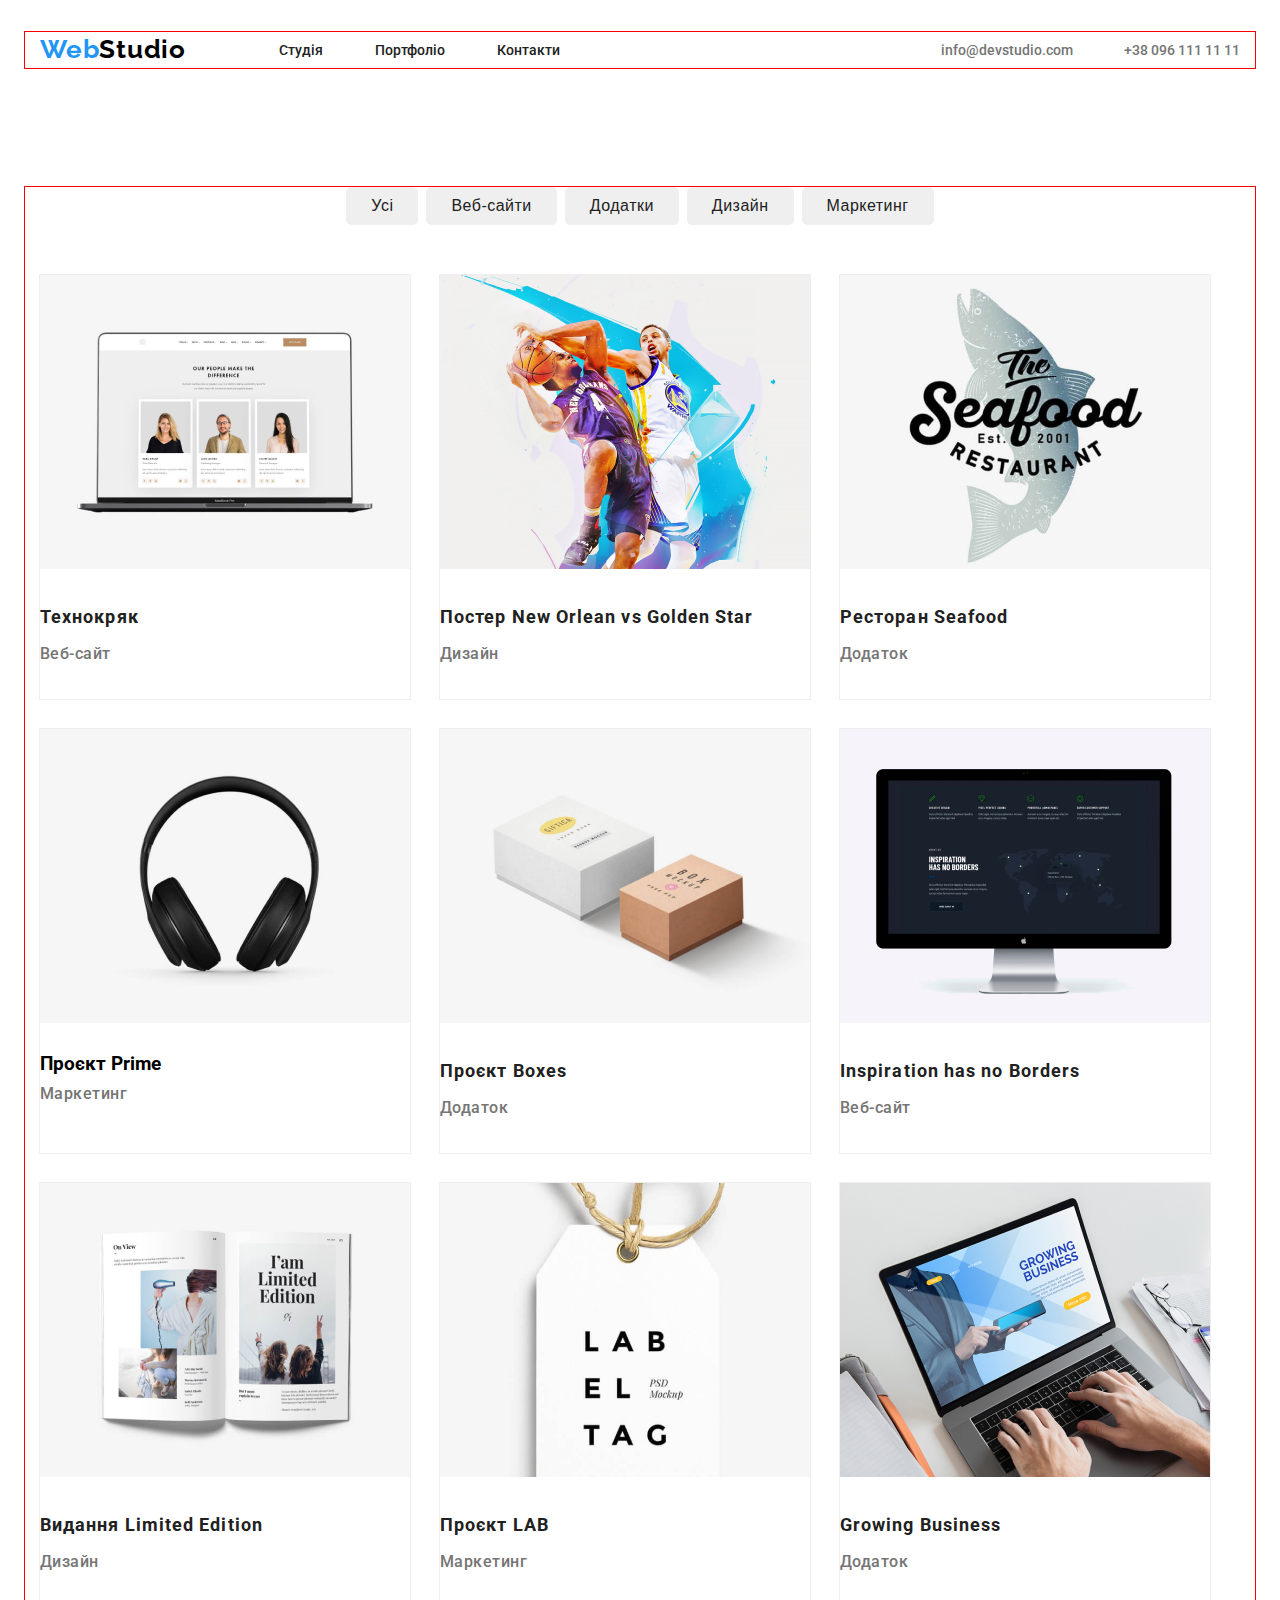
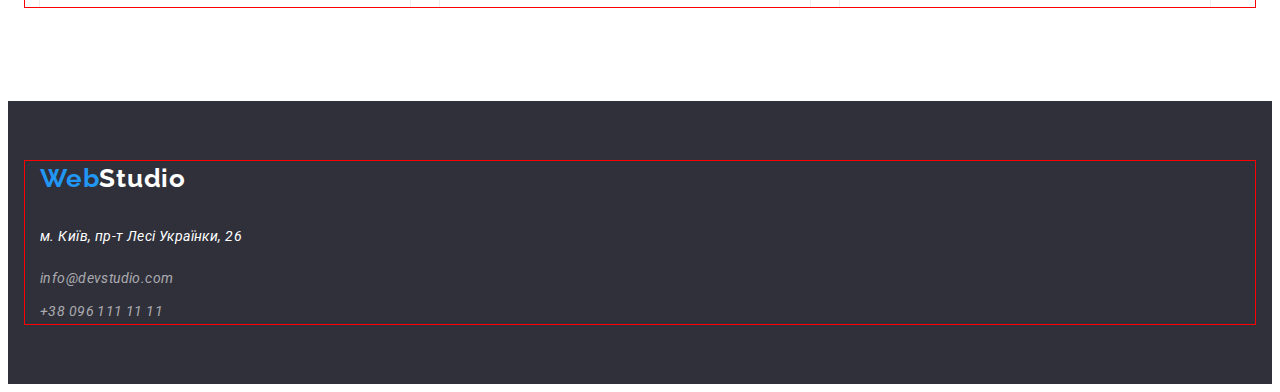
==== portfolio.html @ f8076c42 "footer" ====
<!DOCTYPE html>
<html lang="en">
<head>
    <meta charset="UTF-8">
    <meta name="viewport" content="width=device-width, initial-scale=1.0">
    <title>Document</title>
    <link rel="stylesheet" href="https://cdnjs.cloudflare.com/ajax/libs/modern-normalize/3.0.1/modern-normalize.min.css" integrity="sha512-q6WgHqiHlKyOqslT/lgBgodhd03Wp4BEqKeW6nNtlOY4quzyG3VoQKFrieaCeSnuVseNKRGpGeDU3qPmabCANg==" crossorigin="anonymous" referrerpolicy="no-referrer" />
    <link rel="preconnect" href="https://fonts.googleapis.com" />
    <link rel="preconnect" href="https://fonts.gstatic.com" crossorigin />
    <link
      href="https://fonts.googleapis.com/css2?family=Raleway:ital,wght@0,100..900;1,100..900&family=Roboto:ital,wght@0,100;0,300;0,400;0,500;0,700;0,900;1,100;1,300;1,400;1,500;1,700;1,900&display=swap"
      rel="stylesheet"
    />
    <link rel="stylesheet" href="./css/style.css">
      <link rel="stylesheet" href="./css/mein.css"> 
    <link rel="stylesheet" href="./css/resed.css">

</head>
<body>
  <header class="header">
    <div class="container header-container">
       <a class="header-logo" href="./index.html"><span class="header-web">Web</span>Studio</a> 
    <nav class="header-nav">
      <ul class="header-list">
        <li class="header-item" ><a href="./index.html" class="header-avatar">Студія </a></li>
        <li  class="header-item"><a href="./portfolio.html" class="header-avatar"> Портфоліо</a></li>
        <li  class="header-item"><a href="#"   class="header-avatar">Контакти </a></li>
      </ul>
    </nav>
    <ul class="header-items">
      <li class="header-item"><a href="mailto:info@devstudio.com" class="header-thumb ">info@devstudio.com</a></li>
      <li class="header-item"><a href="tel:+380961111111" class="header-thumb ">+38 096 111 11 11 </a></li>
    </ul>
  </div>
  </header>
      <main>
        <section class="cart">
          <div class="container">
        <ul class="cart-container">
          <li class="batton-item"><button class="button">Усі</button></li>
          <li class="batton-item"><button class="button">Веб-сайти</button></li>
          <li class="batton-item"><button class="button">Додатки</button></li>
          <li class="batton-item"><button class="button">Дизайн</button></li>
          <li class="batton-item"><button class="button">Маркетинг</button></li>
        </ul>
<ul class="cart-list">
  <li class="cart-item">
<img src="./images/veb.jpg"  class="cart-foto" alt="">
<div class="cart-dox">
    <h3 class="cart-text">Технокряк</h3>
    <p class="cart-desc">Веб-сайт</p>
  </div>
  </li>
  <li class="cart-item">
    <img src="./images/valebol.jpg"  class="cart-foto" alt="">
    <div class="cart-dox">
    <h3 class="cart-text">Постер New Orlean vs Golden Star</h3>
    <p class="cart-desc">Дизайн</p>
    </div>
  </li>
  <li class="cart-item">
    <img src="./images/restoran.jpg"  class="cart-foto" alt="">
     <div class="cart-dox">
    <h3 class="cart-text">Ресторан Seafood</h3>
    <p class="cart-desc">Додаток</p>
    </div>
  </li>
  <li class="cart-item">
   <img src="./images/prime.jpg"  class="cart-foto" alt="">
    <div class="cart-dox">
    <h3 class="cartn-text">Проєкт Prime</h3>
    <p class="cart-desc">Маркетинг</p>
  </div>
  </li>
  <li class="cart-item">
    <img src="./images/box.jpg"  class="cart-foto" alt="">
    <div class="tim-dox">
    <h3 class="cart-text">Проєкт Boxes</h3>
    <p class="cart-desc"> Додаток</p>
  </div>
  </li>
  <li class="cart-item">
    <img src="./images/campyter.jpg"  class="cart-foto" alt="">
    <div class="cart-dox">
    <h3 class="cart-text">Inspiration has no Borders</h3>
    <p class="cart-desc">Веб-сайт</p>
  </div>
  </li>
  <li class="cart-item">
    <img src="./images/megazine.jpg"  class="cart-foto" alt="">
    <div class="cart-dox">
    <h3 class="cart-text">Видання Limited Edition</h3>
    <p class="cart-desc">Дизайн</p>
  </div>
  </li>
  <li class="cart-item">
    <img src="./images/lab.jpg"  class="cart-foto" alt="">
    <div class="cart-dox">
    <h3 class="cart-text">Проєкт LAB</h3>
    <p class="cart-desc">Маркетинг</p>
  </div>
  </li>
  <li class="cart-item">
    <img src="./images/lebtop.jpg"  class="cart-foto" alt="">
    <div class="cart-dox">
    <h3 class="cart-text">Growing Business</h3>
    <p class="cart-desc">Додаток</p>
  </div>
  </li>
</ul>
</div>
</section>
      </main>
      <footer class="footer">
        <div class="container">
        <a   class="footer-thumb "href="./index.html"><span class="header-web">Web</span>Studio</a>
        <address  class="footer-thumbnail">
          <a class="footer-avatar "
            href="https://www.google.com/maps/place/%D1%83%D0%BB.+%D0%9B%D0%B5%D1%81%D0%B8+%D0%A3%D0%BA%D1%80%D0%B0%D0%B8%D0%BD%D0%BA%D0%B8,+26,+%D0%9A%D0%B8%D0%B5%D0%B2,+02000/@50.5190802,30.4385136,17z/data=!3m1!4b1!4m6!3m5!1s0x40d4d29b9e369069:0xff64663a5fd75cd5!8m2!3d50.5190802!4d30.4385136!16s%2Fg%2F11hz60_tnl?entry=ttu&g_ep=EgoyMDI0MTAyOS4wIKXMDSoASAFQAw%3D%3D"
            target="_blank"
            >м. Київ, пр-т Лесі Українки, 26</a>
          <ul class="footer-items">
            <li  ><a href="mailto:info@devstudio.com" class="footer-list">info@devstudio.com</a></li>
            <li ><a href="tel:+380961111111" class="footer-list">+38 096 111 11 11 </a></li>
          </ul>
        </address>
      </div>
      </footer>
</body>
</html>
---- css/style.css ----
:root{
    --button-color:#2196F3;
--logo-color:#000000;
--text-color:#212121;
--fon-color:#FFF;
--aggrefon-color:#2F303A;
--aggretext-color:#FFF;
--text2-color:#757575;
--fon-tim:#F5F4FA;

}
.container{
    width: 1200px;
    margin: 0 auto;
    padding: 0 15px;
    outline: 1px solid red;
   
}

body {

    font-family: "Roboto" ;
   
   }
.header{
  padding-top: 24px;
  padding-bottom: 25px;
  
}
.header-list{
    display: flex;
    gap: 52px;

}

.header-container{
    display: flex;
    align-items: center;

}
.header-logo{
color:var(--logo-color);
font-size: 26px;
font-weight: 700;
line-height: 1.38;
letter-spacing: 0.78px;
align-items: center;
margin-right: 93px;
font-family: Raleway;
   }
.header-web{
    color: var(--button-color);
}
.header-thumb{
    color:var(--text2-color);
font-size: 14px;
font-weight: 500;
line-height: 1.14;
letter-spacing: 0.028px;
}

.header-items{
    display: flex;
    align-items: center;
    gap: 50px;
    margin-left: auto;
}
.header-avatar:hover{
    color: var(--button-color);
}

.header-avatar{
    color:var(--text-color);
font-size: 14px;
font-weight: 500;
line-height: 1.14;
}
.header-thumb:hover{
    color: var(--button-color);
}
/* =============================header==================================== */

.biznes-blockquote{
    color: var(--fon-color);
text-align: center;
font-size: 44px;
font-weight: 900;
line-height:1.36;
letter-spacing: 0.2px;
text-transform: uppercase;
width: 696px;
margin-left: auto;
margin-right:auto;
}
.biznes-button{
    color:var(--aggretext-color);
text-align: center;
font-size: 16px;
font-weight: 700;
line-height:1.87;
letter-spacing: 0.96px;
padding: 10px 32px;
background-color: var(--button-color);
border: none;
margin-top: 30px;

}
.biznes{

 background-color: var(--aggrefon-color); 
padding-top:200px ;
padding-bottom:200px ;
display: flex;
gap: 50;
text-align: center;
}
/* =====================biznes=============================== */
.ditels{
    padding-top: 94px;
   
}
.ditels-text{
    color: var(--text-color);
font-size: 14px;
font-weight: 400;
line-height: 1.71; 
letter-spacing: 0.42px;
width: 270px;
}
.ditels-snippet{
    color:var(--text-color);
    font-size: 14px;
    font-weight: 700;
    line-height:1.14;
    letter-spacing: 0.42px;
    margin-bottom: 10px;
}

.ditels-item{
    display: flex;
    gap: 30px;
}
/* ================ditels======================== */
.doing-snippet{
    color: var(--text-color);
font-size: 36px;
font-weight: 700;
line-height: 1.16;
letter-spacing: 1.08px;
align-items: center;
justify-content: center;
margin-bottom: 50px;
}
.doing-caption{
    justify-content: center;
}
.doing{
    display: flex;
    text-align: center;
    padding-bottom:94px;

}
.doing-list{
display: flex;
gap: 30px;
}
/* ===============doing============== */
.tim-dox{
    padding-top:30px;
       padding-bottom: 30px;
       background-color: var(--aggretext-color);
   }
.tim-foto{
    gap: 30px;
}
.tim-snippet{
    color: var(--text-color);
font-size: 36px;
font-weight: 700;
line-height: 1.16;
letter-spacing: 1.08px;
justify-content: center;
margin-bottom: 50px;
}
.tim-copy{
    color: var(--text2-color);
font-size: 16px;
font-weight: 400;
line-height: 1.18;
letter-spacing: 0.48px;
margin-top: 10px;
}
.tim-dess{
    color: var(--text-color);
    
font-size: 16px;
font-weight: 500;
line-height: 1.18;
letter-spacing: 0.48px;
}
.tim{
   
    display: flex;
    background-color: var(--fon-tim);
    text-align: center;

}
.tim-list{
    display: flex;
    background-color: var(--fon-tim);
    text-align: center;
    gap: 30px;
}

/* =====================tim========================= */
/* ================footer==================== */
.footer{
    background-color: var(--aggrefon-color);  
    padding-top: 60px;
    padding-bottom: 60px;
  }

.footer-thumb{
    color:var(--aggretext-color);


line-height: 1.38;
letter-spacing: 0.78px;
    font-family: 'Raleway';
    font-size: 26px;
    font-weight: 700;
    display: inline-block;
    margin-bottom: 20px;
}

.footer-avatar{
    color: var(--aggretext-color);
font-size: 14px;
font-weight: 400;
line-height:1.71;
letter-spacing: 0.42px;
display: inline-block;
margin-bottom: 9px;
margin-top: 9px;
}

.footer-list{
    color: rgba(255, 255, 255, 0.60);
font-size: 14px;
font-weight: 400;
line-height: 1.71;
letter-spacing: 0.42px;
display: inline-block;

margin-top: 9px;
}

/* ========================================================== */

.ditels{
    padding-bottom: 94px;
    padding-top: 94px;
}


.tim{
    padding-top: 94px;
    padding-bottom: 94px;
}
---- css/mein.css ----
:root{
    --button-color:#2196F3;
--logo-color:#000000;
--text-color:#212121;
--fon-color:#FFF;
--aggrefon-color:#2F303A;
--aggretext-color:#FFF;
--text2-color:#757575;
--ramka-color:#EEEEEE;
}
body {

    font-family: "Roboto" ;
}
   .header-container{
        display: flex;
        align-items: center;
    
    }


.cart-container{
    display: flex;
    justify-content: center;
    gap: 8px;
    margin-bottom: 50px;

}

.cart-list{
    display: flex;
    flex-wrap: wrap;
    gap: 30px;



}
.cart-item{
    outline:1px solid var(--ramka-color) ;
}
 .cart{
    padding-top: 94px;
    padding-bottom: 94px;
   
 }
.button{
    color: var(--text-color);
    font-size: 16px;
    font-weight: 500;
    line-height: 1.625; 
    letter-spacing: 0.48px;
    border:none;
   padding: 6px 25px 6px 25px;
   border-radius: 5px;
}
.button:hover{
    color: var(--aggretext-color);
    background-color: var(--button-color);

}
.cart-text{
    color: var(--text-color);
    font-size: 18px;
    font-weight: 700;
    line-height: 2;
    letter-spacing: 1.08px;
    background-color:var(--aggretext-color); 
}
.cart-dox{
    padding-top:30px;
    padding-bottom: 30px;
    background-color: var(--aggretext-color);
}
.cart-desc{
    margin-top: 4px;
    color: var(--text2-color);
font-size: 16px;
font-weight: 500;
line-height: 1.87;
letter-spacing: 0.48px;
background-color: var(--aggretext-color);
}
---- css/resed.css ----
ul{
    list-style: none;
    margin: 0;
    padding: 0;
}
img{
    display: block;
}
a{
    text-decoration: none;
}
h1,h2,h3,h4,p{
    margin: 0;
}
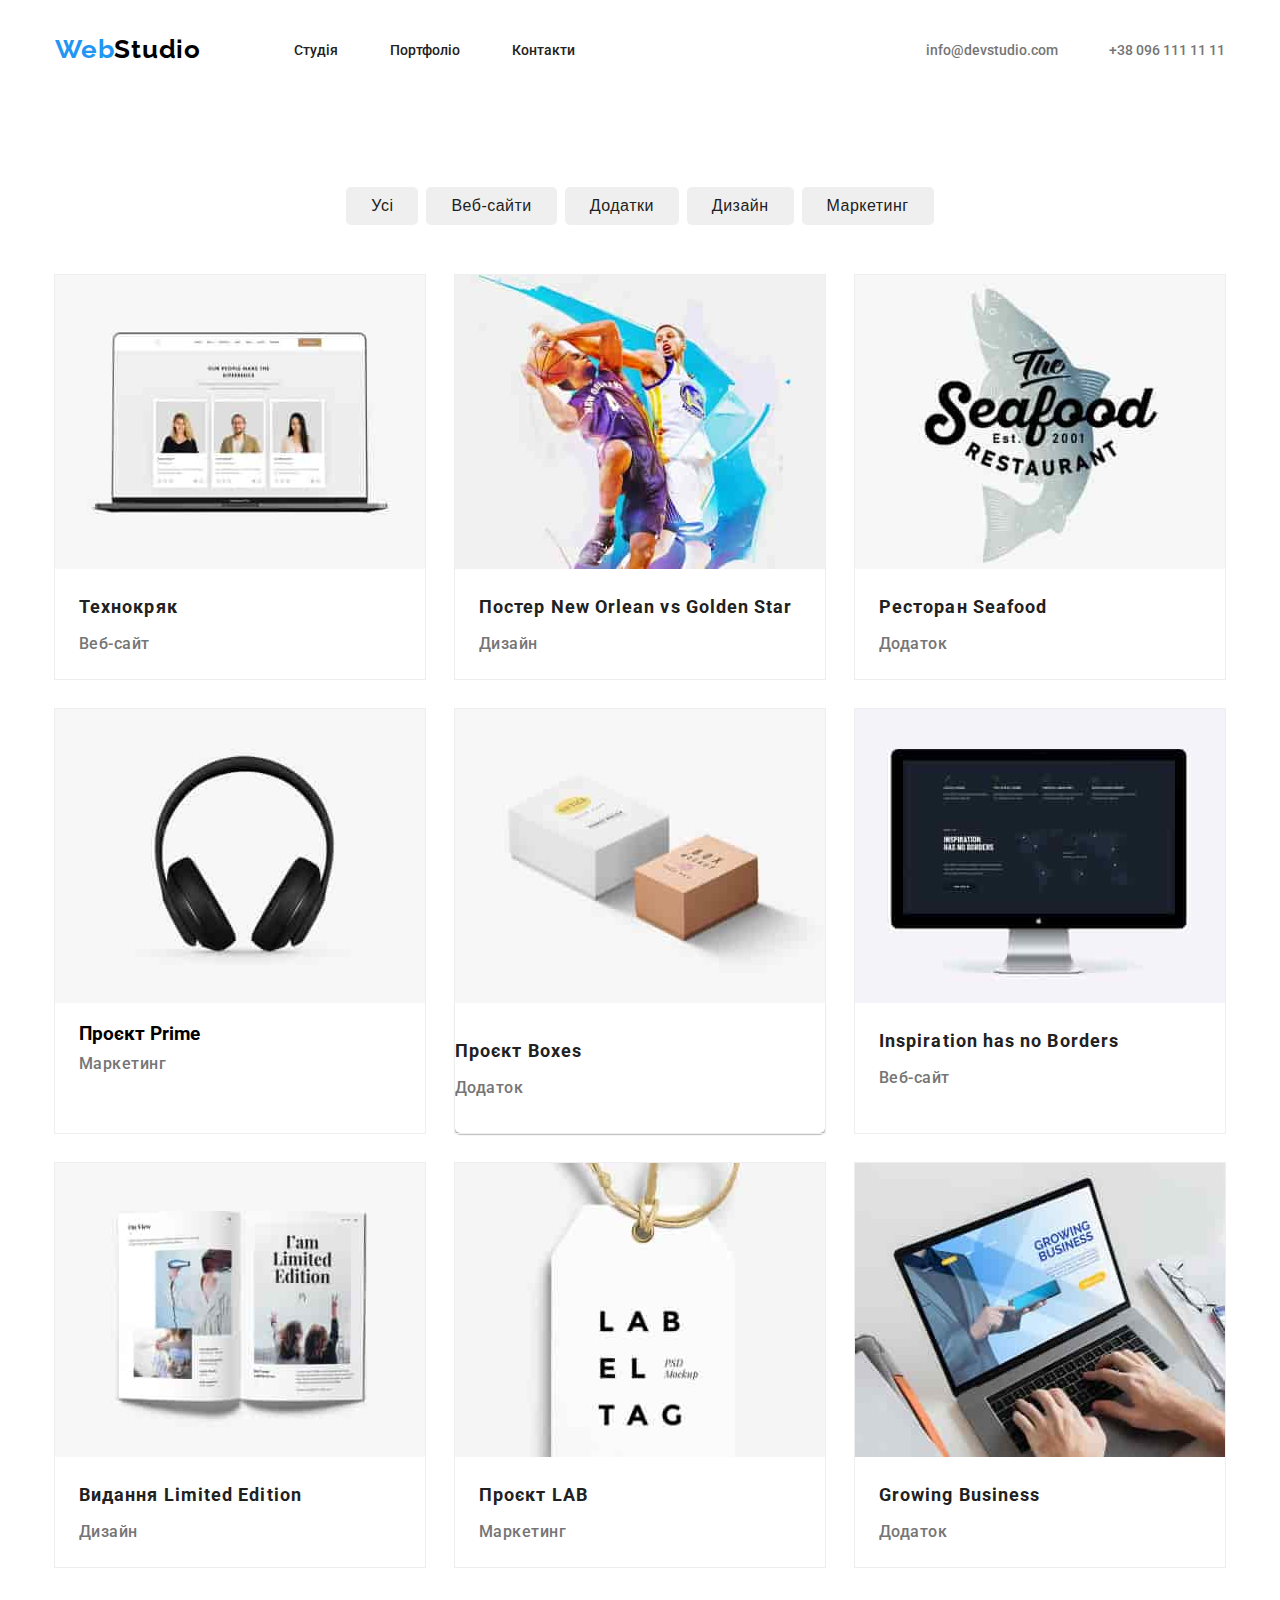
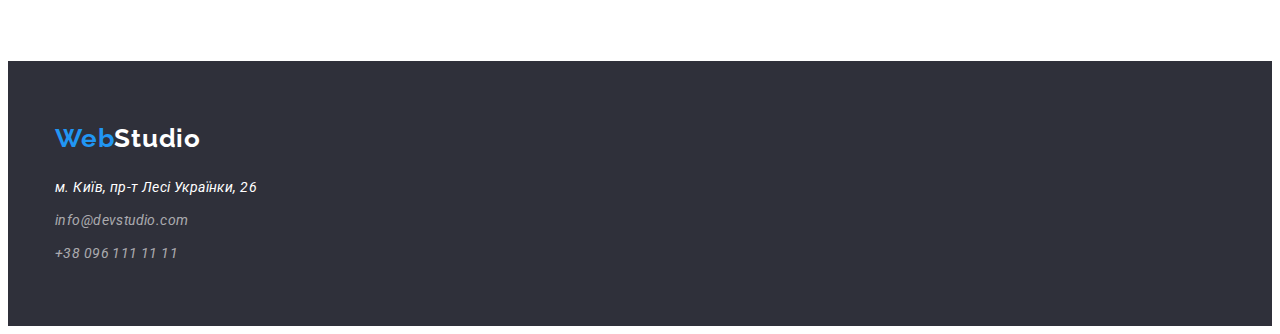
==== commit 273f54c7: "box-shadow" ====
--- a/portfolio.html
+++ b/portfolio.html
@@ -45,63 +45,63 @@
         </ul>
 <ul class="cart-list">
   <li class="cart-item">
-<img src="./images/veb.jpg"  class="cart-foto" alt="">
+<img src="./pages/veb.jpg"  class="cart-foto" alt="">
 <div class="cart-dox">
     <h3 class="cart-text">Технокряк</h3>
     <p class="cart-desc">Веб-сайт</p>
   </div>
   </li>
   <li class="cart-item">
-    <img src="./images/valebol.jpg"  class="cart-foto" alt="">
+    <img src="./pages/valebol.jpg"  class="cart-foto" alt="">
     <div class="cart-dox">
     <h3 class="cart-text">Постер New Orlean vs Golden Star</h3>
     <p class="cart-desc">Дизайн</p>
     </div>
   </li>
   <li class="cart-item">
-    <img src="./images/restoran.jpg"  class="cart-foto" alt="">
+    <img src="./pages/restoran.jpg"  class="cart-foto" alt="">
      <div class="cart-dox">
     <h3 class="cart-text">Ресторан Seafood</h3>
     <p class="cart-desc">Додаток</p>
     </div>
   </li>
   <li class="cart-item">
-   <img src="./images/prime.jpg"  class="cart-foto" alt="">
+   <img src="./pages/prime.jpg"  class="cart-foto" alt="">
     <div class="cart-dox">
     <h3 class="cartn-text">Проєкт Prime</h3>
     <p class="cart-desc">Маркетинг</p>
   </div>
   </li>
   <li class="cart-item">
-    <img src="./images/box.jpg"  class="cart-foto" alt="">
+    <img src="./pages/box.jpg"  class="cart-foto" alt="">
     <div class="tim-dox">
     <h3 class="cart-text">Проєкт Boxes</h3>
     <p class="cart-desc"> Додаток</p>
   </div>
   </li>
   <li class="cart-item">
-    <img src="./images/campyter.jpg"  class="cart-foto" alt="">
+    <img src="./pages/campyter.jpg"  class="cart-foto" alt="">
     <div class="cart-dox">
     <h3 class="cart-text">Inspiration has no Borders</h3>
     <p class="cart-desc">Веб-сайт</p>
   </div>
   </li>
   <li class="cart-item">
-    <img src="./images/megazine.jpg"  class="cart-foto" alt="">
+    <img src="./pages/megazine.jpg"  class="cart-foto" alt="">
     <div class="cart-dox">
     <h3 class="cart-text">Видання Limited Edition</h3>
     <p class="cart-desc">Дизайн</p>
   </div>
   </li>
   <li class="cart-item">
-    <img src="./images/lab.jpg"  class="cart-foto" alt="">
+    <img src="./pages/lab.jpg"  class="cart-foto" alt="">
     <div class="cart-dox">
     <h3 class="cart-text">Проєкт LAB</h3>
     <p class="cart-desc">Маркетинг</p>
   </div>
   </li>
   <li class="cart-item">
-    <img src="./images/lebtop.jpg"  class="cart-foto" alt="">
+    <img src="./pages/noytbyk.jpg"  class="cart-foto" alt="">
     <div class="cart-dox">
     <h3 class="cart-text">Growing Business</h3>
     <p class="cart-desc">Додаток</p>
--- a/css/style.css
+++ b/css/style.css
@@ -9,19 +9,30 @@
 --fon-tim:#F5F4FA;
 
 }
+
 .container{
     width: 1200px;
     margin: 0 auto;
     padding: 0 15px;
-    outline: 1px solid red;
+     /* outline: 1px solid red;  */
    
 }
 
+*{
+    box-sizing: border-box;
+}
+img{
+    width: 100%;
+}
 body {
 
     font-family: "Roboto" ;
    
    }
+/* =============================header==================================== */
+
+
+
 .header{
   padding-top: 24px;
   padding-bottom: 25px;
@@ -57,6 +68,7 @@
 font-weight: 500;
 line-height: 1.14;
 letter-spacing: 0.028px;
+font-style: normal;
 }
 
 .header-items{
@@ -79,6 +91,7 @@
     color: var(--button-color);
 }
 /* =============================header==================================== */
+/* =================================biznes=============================== */
 
 .biznes-blockquote{
     color: var(--fon-color);
@@ -103,6 +116,7 @@
 background-color: var(--button-color);
 border: none;
 margin-top: 30px;
+box-shadow: 0px 4px 4px 0px rgba(0, 0, 0, 0.15);
 
 }
 .biznes{
@@ -115,10 +129,40 @@
 text-align: center;
 }
 /* =====================biznes=============================== */
+/* ================ditels==================================== */
 .ditels{
     padding-top: 94px;
    
 }
+.ditels-caption::before {
+content: "";
+display: block;
+margin-bottom: 30px;
+width: 270px;
+height: 120px;
+background-color: var(--fon-tim);
+background-image: url(../images/1.png);
+background-position: center;
+background-size: 70px;
+background-repeat: no-repeat;
+
+}
+.ditels-caption:nth-child(2)::before{
+    background-image: url(../images/clock\ .png);
+}
+.ditels-caption:nth-child(3)::before{
+    background-image: url(../images/diagram.png);
+}
+.ditels-caption:nth-child(4)::before{
+    background-image: url(../images/kosmonaft.png);
+}
+/* .ditels-caption:nth-child(3)::before{
+    background-image: url(../images/shkala.jpg);
+}
+.ditels-caption:nth-child(4)::before{
+    background-image: url(../images/kosmonaft.png);
+} */
+
 .ditels-text{
     color: var(--text-color);
 font-size: 14px;
@@ -140,7 +184,15 @@
     display: flex;
     gap: 30px;
 }
+.ditels{
+    padding-bottom: 94px;
+    padding-top: 94px;
+}
+.doing-caption{
+    flex-basis: calc((100% - 60px) / 3);
+}
 /* ================ditels======================== */
+/* ===================doing========================= */
 .doing-snippet{
     color: var(--text-color);
 font-size: 36px;
@@ -162,17 +214,19 @@
 }
 .doing-list{
 display: flex;
-gap: 30px;
-}
-/* ===============doing============== */
+ gap: 30px; 
+column-gap: 30px;
+}
+/* ===================doing========================= */
+/* =====================tim========================= */
 .tim-dox{
     padding-top:30px;
        padding-bottom: 30px;
        background-color: var(--aggretext-color);
+       box-shadow: 0px 1px 3px 0px rgba(0, 0, 0, 0.12), 0px 1px 1px 0px rgba(0, 0, 0, 0.14), 0px 2px 1px 0px rgba(0, 0, 0, 0.20);
+       border-radius: 0px 0px 5px 5px ;
    }
-.tim-foto{
-    gap: 30px;
-}
+
 .tim-snippet{
     color: var(--text-color);
 font-size: 36px;
@@ -180,7 +234,7 @@
 line-height: 1.16;
 letter-spacing: 1.08px;
 justify-content: center;
-margin-bottom: 50px;
+ margin-bottom: 50px; 
 }
 .tim-copy{
     color: var(--text2-color);
@@ -188,7 +242,7 @@
 font-weight: 400;
 line-height: 1.18;
 letter-spacing: 0.48px;
-margin-top: 10px;
+margin-top: 10px; 
 }
 .tim-dess{
     color: var(--text-color);
@@ -209,7 +263,14 @@
     display: flex;
     background-color: var(--fon-tim);
     text-align: center;
-    gap: 30px;
+    gap: 30px; 
+}
+.tim{
+    padding-top: 94px;
+    padding-bottom: 94px;
+}
+.content-item{
+    flex-basis: calc((100% - 90px) / 4);
 }
 
 /* =====================tim========================= */
@@ -240,8 +301,6 @@
 line-height:1.71;
 letter-spacing: 0.42px;
 display: inline-block;
-margin-bottom: 9px;
-margin-top: 9px;
 }
 
 .footer-list{
@@ -251,19 +310,91 @@
 line-height: 1.71;
 letter-spacing: 0.42px;
 display: inline-block;
-
 margin-top: 9px;
 }
 
-/* ========================================================== */
-
-.ditels{
-    padding-bottom: 94px;
-    padding-top: 94px;
-}
-
-
-.tim{
+/* ============================footer============================== */
+/* ==============================cart=============================== */
+
+/* -----------------------------------------------------------------------------PORTFOLIO----------------------------------------------------------------------------------------------- */
+.cart-item{
+    flex-basis: calc((100% - 60px) / 3);
+}
+.cart-list{
+    display: grid;
+    column-gap: 30px;
+    row-gap: 30px;
+    }
+
+.cart-container{
+    display: flex;
+    justify-content: center;
+     gap: 8px; 
+    margin-bottom: 50px;
+
+}
+
+.cart-list{
+    display: flex;
+    flex-wrap: wrap;
+}
+
+.cart-item{
+    outline:1px solid var(--ramka-color) ;
+}
+
+ .cart{
     padding-top: 94px;
     padding-bottom: 94px;
-}+ }
+ .cart-text{
+    color: var(--text-color);
+    font-size: 18px;
+    font-weight: 700;
+    line-height: 2;
+    letter-spacing: 1.08px;
+    background-color:var(--aggretext-color); 
+}
+.cart-dox{
+     padding-top:20px;
+    padding-bottom: 20px; 
+    background-color: var(--aggretext-color);
+    padding-left:24px ;
+    padding-right: 24px;
+    
+}
+.cart-item:hover{
+    box-shadow: 1px 1px 2px 3px rgba(0, 0, 0, 0.10), 1px 2px 2px 3px rgba(0, 0, 0, 0.08), 1px 2px 2px 3px rgba(0, 0, 0, 0.12);
+   
+    
+}
+.cart-desc{
+    margin-top: 4px;
+    color: var(--text2-color);
+font-size: 16px;
+font-weight: 500;
+line-height: 1.87;
+letter-spacing: 0.48px;
+background-color: var(--aggretext-color);
+}
+
+ /* ==============================cart=============================== */
+ /* ========================button moment===================================== */
+.button{
+    color: var(--text-color);
+    font-size: 16px;
+    font-weight: 500;
+    line-height: 1.625; 
+    letter-spacing: 0.48px;
+    border:none;
+   padding: 6px 25px 6px 25px;
+   border-radius: 5px;
+}
+.button:hover{
+    color: var(--aggretext-color);
+    background-color: var(--button-color);
+    box-shadow: 0px 3px 1px 0px rgba(0, 0, 0, 0.10), 0px 1px 2px 0px rgba(0, 0, 0, 0.08), 0px 2px 2px 0px rgba(0, 0, 0, 0.12)
+
+}
+ /* ========================button moment===================================== */
+
--- a/css/mein.css
+++ b/css/mein.css
@@ -12,72 +12,14 @@
 
     font-family: "Roboto" ;
 }
+.container{
+    width: 1200px;
+    margin: 0 auto;
+    padding: 0 15px;
+}
+    
    .header-container{
         display: flex;
         align-items: center;
     
-    }
-
-
-.cart-container{
-    display: flex;
-    justify-content: center;
-    gap: 8px;
-    margin-bottom: 50px;
-
-}
-
-.cart-list{
-    display: flex;
-    flex-wrap: wrap;
-    gap: 30px;
-
-
-
-}
-.cart-item{
-    outline:1px solid var(--ramka-color) ;
-}
- .cart{
-    padding-top: 94px;
-    padding-bottom: 94px;
-   
- }
-.button{
-    color: var(--text-color);
-    font-size: 16px;
-    font-weight: 500;
-    line-height: 1.625; 
-    letter-spacing: 0.48px;
-    border:none;
-   padding: 6px 25px 6px 25px;
-   border-radius: 5px;
-}
-.button:hover{
-    color: var(--aggretext-color);
-    background-color: var(--button-color);
-
-}
-.cart-text{
-    color: var(--text-color);
-    font-size: 18px;
-    font-weight: 700;
-    line-height: 2;
-    letter-spacing: 1.08px;
-    background-color:var(--aggretext-color); 
-}
-.cart-dox{
-    padding-top:30px;
-    padding-bottom: 30px;
-    background-color: var(--aggretext-color);
-}
-.cart-desc{
-    margin-top: 4px;
-    color: var(--text2-color);
-font-size: 16px;
-font-weight: 500;
-line-height: 1.87;
-letter-spacing: 0.48px;
-background-color: var(--aggretext-color);
-}
-
+    }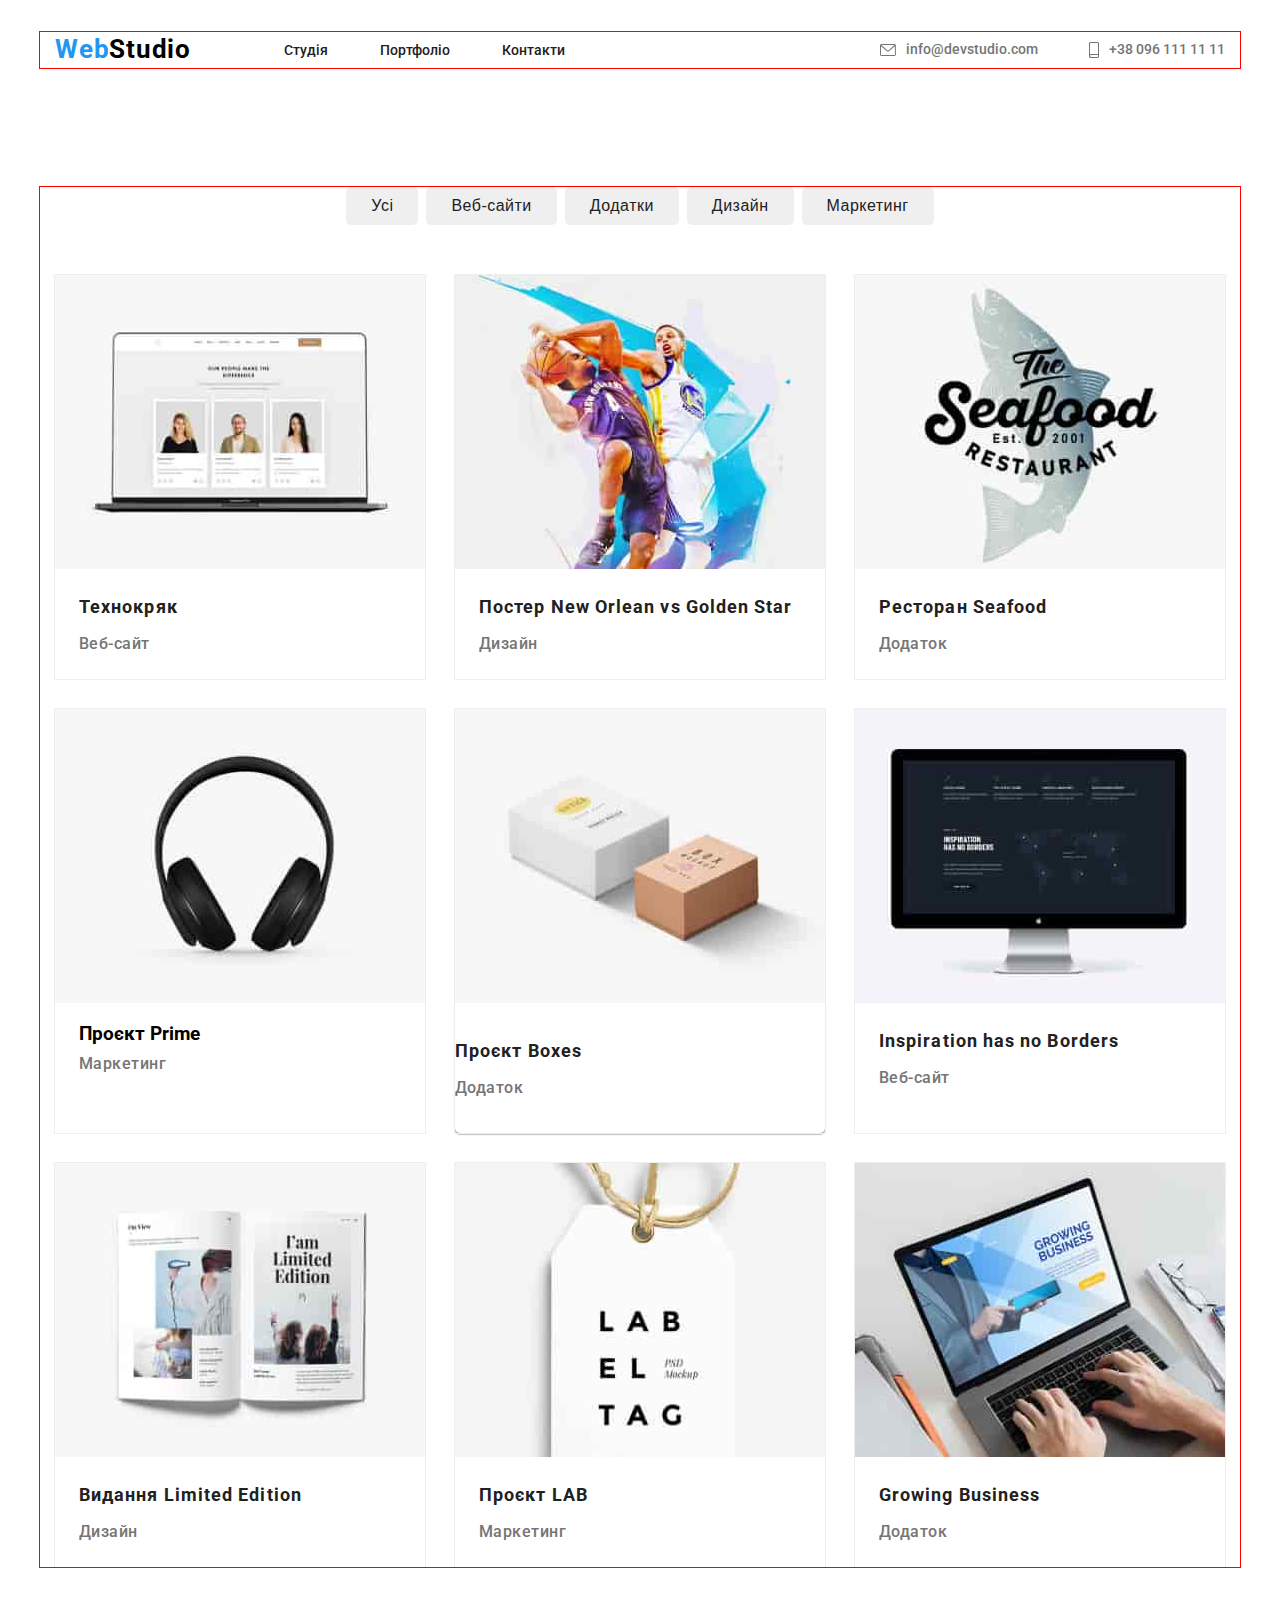
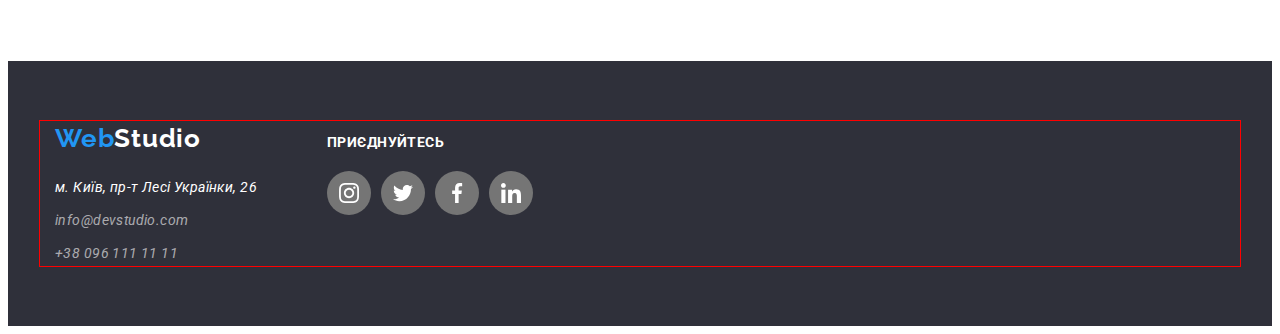
==== commit 2afdbec2: "doing-hozihn" ====
--- a/portfolio.html
+++ b/portfolio.html
@@ -28,8 +28,13 @@
       </ul>
     </nav>
     <ul class="header-items">
-      <li class="header-item"><a href="mailto:info@devstudio.com" class="header-thumb ">info@devstudio.com</a></li>
-      <li class="header-item"><a href="tel:+380961111111" class="header-thumb ">+38 096 111 11 11 </a></li>
+      <li class="header-item"><a href="mailto:info@devstudio.com" class="header-thumb">
+       <svg class="header-element">
+          <use href="./pages/symbol-defs.svg#icon-envelope"></use>
+        </svg>info@devstudio.com</a></li>
+      <li class="header-item"><a href="tel:+380961111111" class="header-thumb "><svg class="header-svg">
+        <use href="./pages/symbol-defs.svg#icon-smartphone"></use>
+      </svg>+38 096 111 11 11</a></li>
     </ul>
   </div>
   </header>
@@ -112,18 +117,59 @@
 </section>
       </main>
       <footer class="footer">
-        <div class="container">
-        <a   class="footer-thumb "href="./index.html"><span class="header-web">Web</span>Studio</a>
+        <div class="container footer-box">
+          <div>
+        <a class="footer-thumb "href="./index.html"><span class="header-web">Web</span>Studio</a>
         <address  class="footer-thumbnail">
-          <a class="footer-avatar "
+          <a class="footer-avatar"
             href="https://www.google.com/maps/place/%D1%83%D0%BB.+%D0%9B%D0%B5%D1%81%D0%B8+%D0%A3%D0%BA%D1%80%D0%B0%D0%B8%D0%BD%D0%BA%D0%B8,+26,+%D0%9A%D0%B8%D0%B5%D0%B2,+02000/@50.5190802,30.4385136,17z/data=!3m1!4b1!4m6!3m5!1s0x40d4d29b9e369069:0xff64663a5fd75cd5!8m2!3d50.5190802!4d30.4385136!16s%2Fg%2F11hz60_tnl?entry=ttu&g_ep=EgoyMDI0MTAyOS4wIKXMDSoASAFQAw%3D%3D"
             target="_blank"
             >м. Київ, пр-т Лесі Українки, 26</a>
           <ul class="footer-items">
             <li  ><a href="mailto:info@devstudio.com" class="footer-list">info@devstudio.com</a></li>
             <li ><a href="tel:+380961111111" class="footer-list">+38 096 111 11 11 </a></li>
+           
           </ul>
         </address>
+      </div>
+      <div class="footer-div">
+  
+        <h2 class="footer-h1">приєднуйтесь</h2>
+        <ul class="footer-ul">
+          <li class="footer-li">
+        <a href="" class="footer-href">
+          <svg class="footer-svg">
+            <use href="./pages/symbol-defs.svg#icon-instagram">
+            </use> 
+          </svg>
+        </a>
+        </li>
+        <li class="footer-li">
+        <a href="" class="footer-href">
+          <svg class="footer-svg">
+            <use href="./pages/symbol-defs.svg#icon-twitter">
+            </use> 
+          </svg>
+        </a>
+      </li>
+        <li class="footer-li">
+        <a href="" class="footer-href">
+          <svg class="footer-svg">
+            <use href="./pages/symbol-defs.svg#icon-facebook">
+            </use> 
+          </svg>
+        </a>
+      </li>
+        <li class="footer-li">
+        <a href="" class="footer-href">
+          <svg class="footer-svg">
+            <use href="./pages/symbol-defs.svg#icon-in">
+            </use> 
+          </svg>
+        </a>
+      </li>
+      </ul>
+      </div>
       </div>
       </footer>
 </body>
--- a/css/style.css
+++ b/css/style.css
@@ -7,14 +7,14 @@
 --aggretext-color:#FFF;
 --text2-color:#757575;
 --fon-tim:#F5F4FA;
-
+--svg-color:#AFB1B8;
 }
 
 .container{
     width: 1200px;
     margin: 0 auto;
     padding: 0 15px;
-     /* outline: 1px solid red;  */
+     outline: 1px solid red;  
    
 }
 
@@ -30,8 +30,19 @@
    
    }
 /* =============================header==================================== */
-
-
+.header-element{
+    width: 16px;
+    height: 12px;
+    fill: var(--text2-color);
+    margin-right: 10px;
+}
+
+.header-svg{
+    width: 10px;
+height: 16px;
+fill: var(--text2-color);
+margin-right: 10px;
+}
 
 .header{
   padding-top: 24px;
@@ -57,7 +68,6 @@
 letter-spacing: 0.78px;
 align-items: center;
 margin-right: 93px;
-font-family: Raleway;
    }
 .header-web{
     color: var(--button-color);
@@ -69,6 +79,9 @@
 line-height: 1.14;
 letter-spacing: 0.028px;
 font-style: normal;
+display: flex;
+align-items: center;
+
 }
 
 .header-items{
@@ -89,6 +102,12 @@
 }
 .header-thumb:hover{
     color: var(--button-color);
+    .header-svg{
+        fill: var(--button-color);
+    }
+    .header-element{
+        fill: var(--button-color);
+    }
 }
 /* =============================header==================================== */
 /* =================================biznes=============================== */
@@ -127,12 +146,33 @@
 display: flex;
 gap: 50;
 text-align: center;
+background-image: linear-gradient(rgba(47, 48, 58, 0.40), rgba(47, 48, 58, 0.40)), url(../pages/fon.jpg);
 }
 /* =====================biznes=============================== */
 /* ================ditels==================================== */
 .ditels{
     padding-top: 94px;
    
+}
+.doing-caption{
+    position: relative;
+}
+.doing-hozihn{
+    color: var(--fon-color);
+text-align: center;
+font-size: 14px;
+font-weight: 700;
+line-height: 1.14;
+letter-spacing: 0.42px;
+text-transform: uppercase;
+position: absolute;
+bottom: 0;
+left: 0;
+padding-top: 27px;
+padding-bottom: 27px;
+background-color: rgba(47, 48, 58, 0.80);
+
+width: 100%;
 }
 .ditels-caption::before {
 content: "";
@@ -156,12 +196,6 @@
 .ditels-caption:nth-child(4)::before{
     background-image: url(../images/kosmonaft.png);
 }
-/* .ditels-caption:nth-child(3)::before{
-    background-image: url(../images/shkala.jpg);
-}
-.ditels-caption:nth-child(4)::before{
-    background-image: url(../images/kosmonaft.png);
-} */
 
 .ditels-text{
     color: var(--text-color);
@@ -272,9 +306,124 @@
 .content-item{
     flex-basis: calc((100% - 90px) / 4);
 }
-
+.tim-div{
+    display: flex;
+    justify-content: space-evenly; 
+    gap: 10px;
+    margin-left: 15px;
+    margin-right: 15px;
+}
+.tim-svg{
+    fill: var(--svg-color);
+   
+    width: 20px;
+height: 20px;
+
+}
+
+.tim-href{
+
+    display: flex;
+    align-items: center;
+    justify-content: center;
+     background-color:var(--fon-color) ; 
+    border-radius: 50%;
+    width: 44px;
+    height: 44px;
+    margin-top: 16px;
+}
+.tim-href:hover{
+background-color: var(--button-color);
+.tim-svg{
+  fill: var(--fon-color);
+}
+}
 /* =====================tim========================= */
+/*======================svg====================== */
+.svg{
+    padding-top: 94px;
+    padding-bottom: 94px;
+}
+.svg-list{
+    display: flex;
+    gap: 30px;
+    justify-content: center; 
+}
+.main-svg{
+    width: 106px;
+height: 60px;
+fill: var(--svg-color);
+}
+
+.svg-item{
+    border: 1px solid var(--svg-color);
+    padding: 16px 32px 16px 32px ;
+    border-radius: 4px;
+}
+.svg-item:hover{
+    border: 1px solid var(--button-color);
+    .main-svg{
+        fill: var(--button-color);
+    }
+}
+
+.svg-text{
+    color: var(--text-color);
+
+text-align: center;
+font-size: 36px;
+font-style: normal;
+font-weight: 700;
+line-height: 1.16;
+letter-spacing: 1.08px;
+margin-bottom: 50px;
+}
+
+/*======================svg====================== */
 /* ================footer==================== */
+.footer-h1{
+    color: var(--fon-color);
+font-size: 14px;
+font-style: normal;
+font-weight: 700;
+line-height: 1.14;
+letter-spacing: 0.42px;
+text-transform: uppercase;
+margin-bottom: 20px;
+}
+.footer-div{
+    margin-left: 70px;
+}
+.footer-box{
+    display: flex;
+    align-items: baseline;
+}
+.footer-svg{
+    fill: var(--fon-color);
+   
+    width: 20px;
+height: 20px;
+}
+.footer-href{
+    display: flex;
+    align-items: center;
+    justify-content: center;
+     background-color:var(--text2-color) ; 
+    border-radius: 50%;
+    width: 44px;
+    height: 44px;
+}
+.footer-ul{
+    display: flex;
+    gap: 10px;
+
+}
+.footer-href:hover{
+background-color: var(--button-color);
+.footer-svg{
+  fill: var(--fon-color);
+}
+}
 .footer{
     background-color: var(--aggrefon-color);  
     padding-top: 60px;
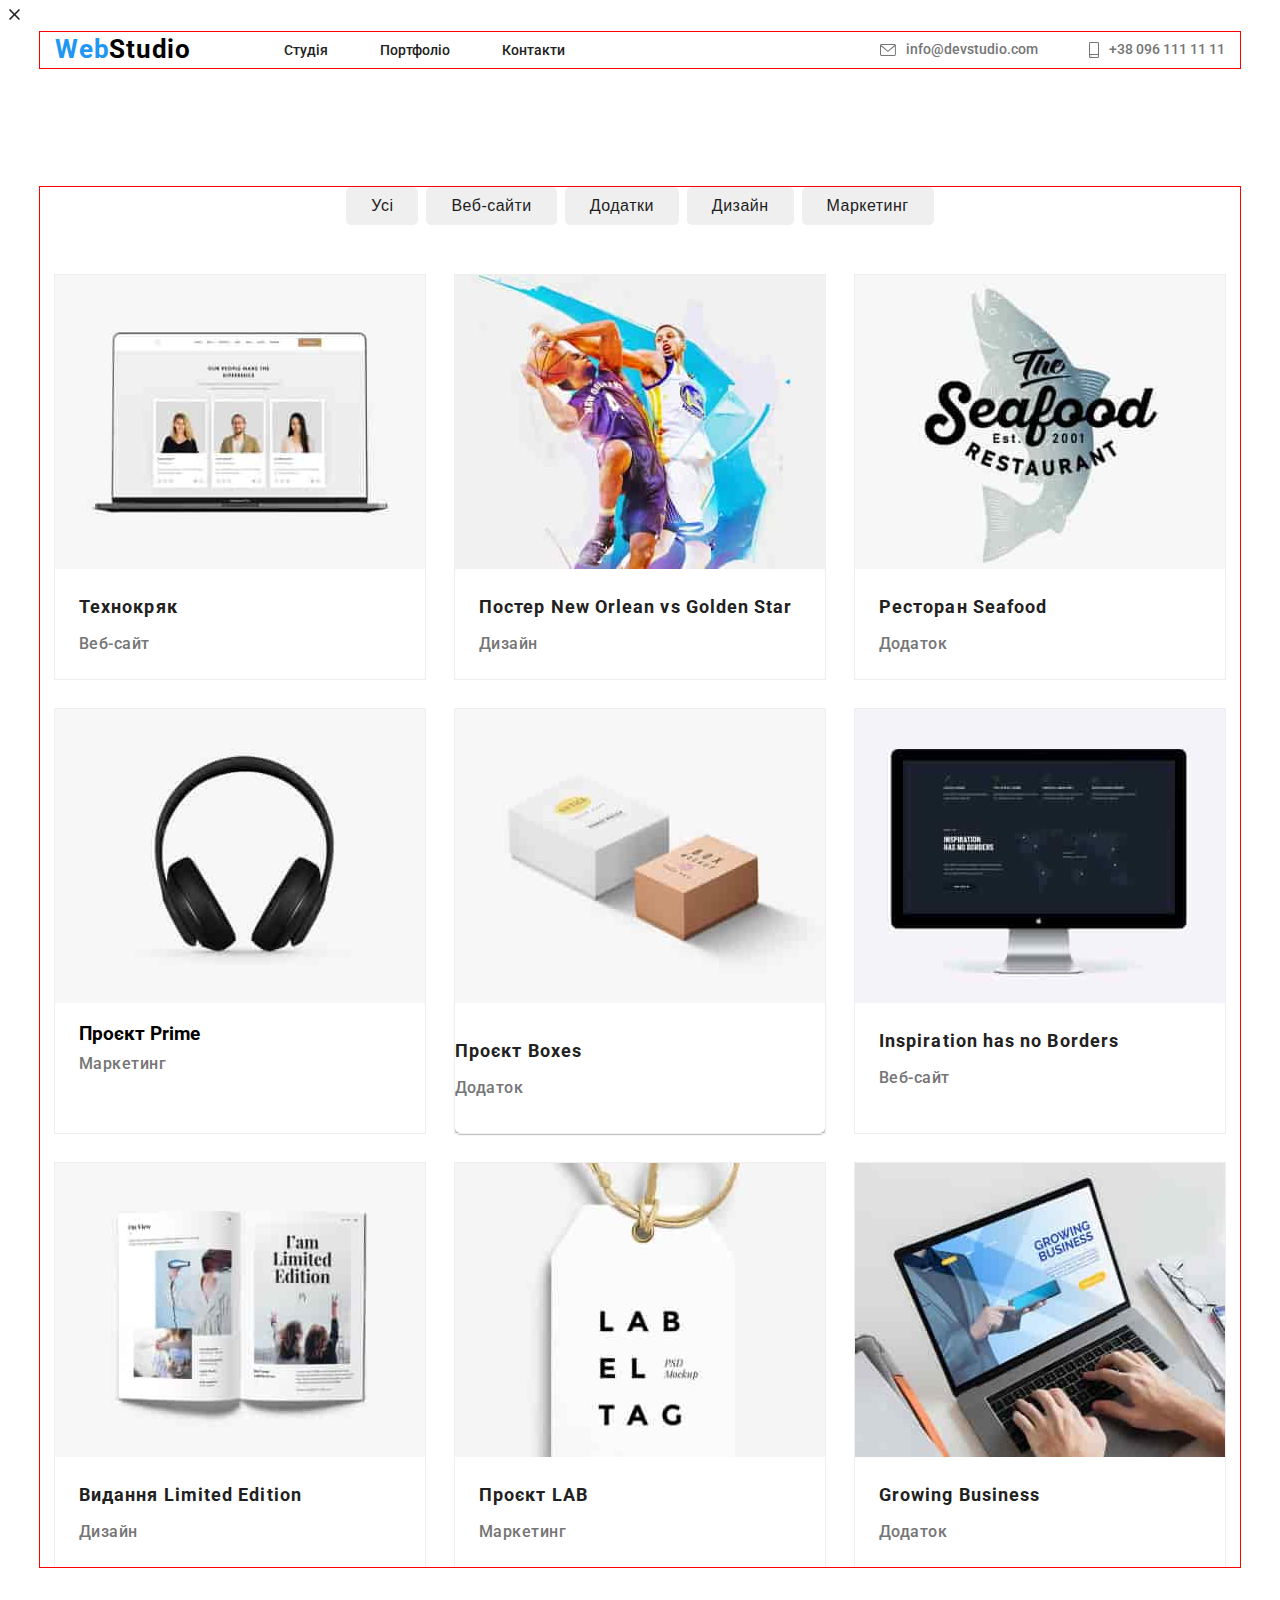
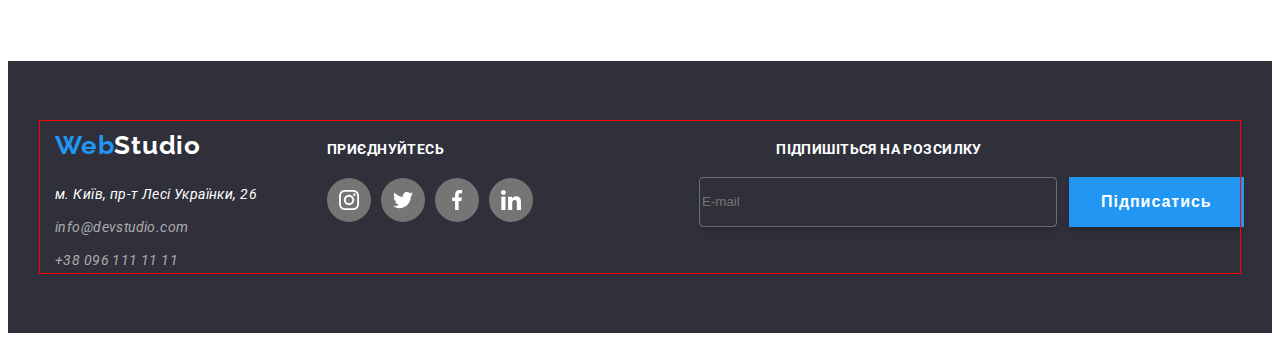
==== commit 76d055f0: "svg" ====
--- a/portfolio.html
+++ b/portfolio.html
@@ -131,6 +131,17 @@
            
           </ul>
         </address>
+        <!-- <div class=" modal is-hidden " data-modal>
+          <div class="modal-windov">
+              <h2 class="modal-title">Підпишіться на розсилку</h2>
+            <form class="modal-form">
+              <label class="modal-label">E-mail
+                <input required type="text" class="modal-input">
+              </label>
+              <button class="modal-button" type="submit">Відправити</button>
+              </form>
+            </div>
+            </div> -->
       </div>
       <div class="footer-div">
   
@@ -170,7 +181,16 @@
       </li>
       </ul>
       </div>
-      </div>
-      </footer>
+      <div class="footer-form">
+        <h2 class="footer-h2">ПІДПИШІТЬСЯ НА РОЗСИЛКУ</h2>
+       
+        <form action="subscribe.php" method="post">
+          <div class="footer-div2">
+          <input class="footer-input" type="email" name="email" placeholder="E-mail" required>
+          <button type="submit" class="footer-button">Підписатись<svg class="button-svg">
+        <use href="./pages/symbol-defs.svg#icon-close"></use>
+      </svg></button>
+        </div>
+        </form>
 </body>
 </html>--- a/css/style.css
+++ b/css/style.css
@@ -30,6 +30,41 @@
    
    }
 /* =============================header==================================== */
+.header-avatar::after{
+    content: "";
+    display: block;
+    width: 100%;
+    height: 5px;
+    background-color:var(--button-color);
+    border-radius: 10px;
+    position: absolute;
+    left: 0;
+    bottom: -34px;
+     opacity: 0; 
+  
+    }
+    .header-avatar:hover::after{
+      opacity: 1;
+    }
+    .header-thumb::after{
+        content: "";
+        display: block;
+        width: 100%;
+        height: 5px;
+        background-color:var(--button-color);
+        border-radius: 10px;
+        position: absolute;
+        left: 0;
+        bottom: -34px;
+         opacity: 0; 
+      
+        }
+        .header-thumb:hover::after{
+          opacity: 1;
+        }
+    .header-item{
+        position: relative;
+    }
 .header-element{
     width: 16px;
     height: 12px;
@@ -464,7 +499,158 @@
 
 /* ============================footer============================== */
 /* ==============================cart=============================== */
-
+/* ====================================beg================== */
+.beg{
+    position: fixed;
+    top: 0;
+    bottom: 0;
+    width: 100%;height: 100%;
+    background: rgba(0, 0, 0, 0.5);
+    display: flex;
+    justify-content: center;
+    align-items: center;
+}
+
+.button-svg{
+    width: 18px;
+    height: 18px;
+    fill: #212121;
+    position: absolute;
+    top: 5px;
+    left: 5px;
+    
+}
+.button-close:hover{
+
+.button-svg{
+   
+    fill: var(--button-color);
+}
+}
+.windov{
+    width: 528px;
+height: 581px;
+flex-shrink: 0;
+border-radius: 4px;
+background: #FFF;
+box-shadow: 0px 1px 3px 0px rgba(0, 0, 0, 0.12), 0px 1px 1px 0px rgba(0, 0, 0, 0.14), 0px 2px 1px 0px rgba(0, 0, 0, 0.20);
+
+}
+.is-hidden{
+opacity: 0;
+pointer-events: none;
+}
+.button-close{
+    width: 30px;
+height: 30px;
+border-radius: 50%;
+border: 1px solid   rgba(0, 0, 0, 0.3);
+position: absolute;
+background-color: transparent;
+margin-left:490px;
+margin-top: 8px;
+}
+.windov-title{
+    color:var(--text-color);
+margin-top: 40px;
+text-align: center;
+font-size: 20px;
+font-style: normal;
+font-weight: 700;
+line-height:1.15;
+letter-spacing: 0.6px;
+}
+.windov-label{
+    color: var(--text2-color);
+font-size: 12px;
+font-style: normal;
+font-weight: 400;
+line-height:1.16 ;
+letter-spacing: 0.12px;
+margin-left: 40px;
+position: relative;
+}
+.windov-check{
+
+}
+.windov-svg{
+    width: 18px;
+    height: 18px;
+    fill: #212121;
+    position: absolute;
+    top: 30px;
+    left: 12px;
+}
+.windov-checkbox{
+    display: flex;
+    margin-right: auto;
+     margin-left: 52px; 
+ 
+
+}
+.windov-button{
+    color:var(--aggretext-color);
+    text-align: center;
+    font-size: 16px;
+    font-weight: 700;
+    line-height:1.87;
+    letter-spacing: 0.96px;
+    padding: 10px 32px;
+    background-color: var(--button-color);
+    border: none;
+    margin-top: 30px;
+    margin-left: 164px;
+    box-shadow: 0px 4px 4px 0px rgba(0, 0, 0, 0.15);
+
+}
+.windov-href{
+margin-left: 5px;
+    color: var(--button-color);
+font-size: 14px;
+font-style: normal;
+font-weight: 400;
+line-height: 24px;
+letter-spacing: 0.42px;
+text-decoration-line: underline;
+text-decoration-style: solid;
+text-decoration-skip-ink: none;
+text-decoration-thickness: auto;
+text-underline-offset: auto;
+text-underline-position: from-font;
+}
+.windov-text{
+    color: var(--text2-color);
+font-size: 14px;
+font-style: normal;
+font-weight: 400;
+line-height:1.7; 
+letter-spacing: 0.42px;
+}
+.windov-input{
+    width: 448px;
+height: 40px;
+flex-shrink: 0;
+border-radius: 4px;
+border: 1px solid rgba(33, 33, 33, 0.20);
+display: block;
+margin-top: 4px;
+margin-bottom: 10px;
+margin-left: 40px;
+padding-left: 50px;
+
+}
+.windov-coment{
+    width: 448px;
+    height: 120px;
+    border-radius: 4px;
+    border: 1px solid rgba(33, 33, 33, 0.20);
+    resize: none;
+    margin-left: 40px;
+
+}
+.button-svg{
+
+}
 /* -----------------------------------------------------------------------------PORTFOLIO----------------------------------------------------------------------------------------------- */
 .cart-item{
     flex-basis: calc((100% - 60px) / 3);
@@ -547,3 +733,76 @@
 }
  /* ========================button moment===================================== */
 
+ .footer-form {
+   
+    padding: 20px;
+    text-align: center;
+    border-radius: 10px;
+    width: 400px;
+    margin: 0 auto;
+  }
+  
+  .footer-h2{
+    margin-left: auto;
+    margin-right: auto;
+    margin-bottom: 20px;
+    color: var(--fon-color);
+    font-size: 14px;
+    font-style: normal;
+    font-weight: 700;
+    line-height: normal;
+    letter-spacing: 0.42px;
+    text-transform: uppercase;
+}
+.footer-input{
+    width: 358px;
+height: 50px;
+flex-shrink: 0;
+border-radius: 4px;
+border: 1px solid rgba(255, 255, 255, 0.30);
+background: rgba(33, 150, 243, 0.00);
+box-shadow: 0px 4px 4px 0px rgba(0, 0, 0, 0.15);
+margin-right: 12px;
+}
+.footer-button{
+    color:var(--aggretext-color);
+    text-align: center;
+    font-size: 16px;
+    font-weight: 700;
+    line-height:1.87;
+    letter-spacing: 0.96px;
+    padding: 10px 32px;
+    background-color: var(--button-color);
+    border: none;
+    box-shadow: 0px 4px 4px 0px rgba(0, 0, 0, 0.15);
+
+}
+.footer-div2{
+    display: flex;
+}
+
+  /* .subscription-form form {
+    display: flex;
+    justify-content: center;
+    gap: 10px;
+  }
+  
+  .subscription-form input[type="email"] {
+    padding: 10px;
+    border: 1px solid #ccc;
+    border-radius: 5px;
+    width: 200px;
+  }
+  
+  .subscription-form button {
+    padding: 10px 20px;
+    border: none;
+    border-radius: 5px;
+    background-color: #007bff;
+    color: #fff;
+    cursor: pointer;
+  }
+  
+  .subscription-form button:hover {
+    background-color: #0056b3;
+  } */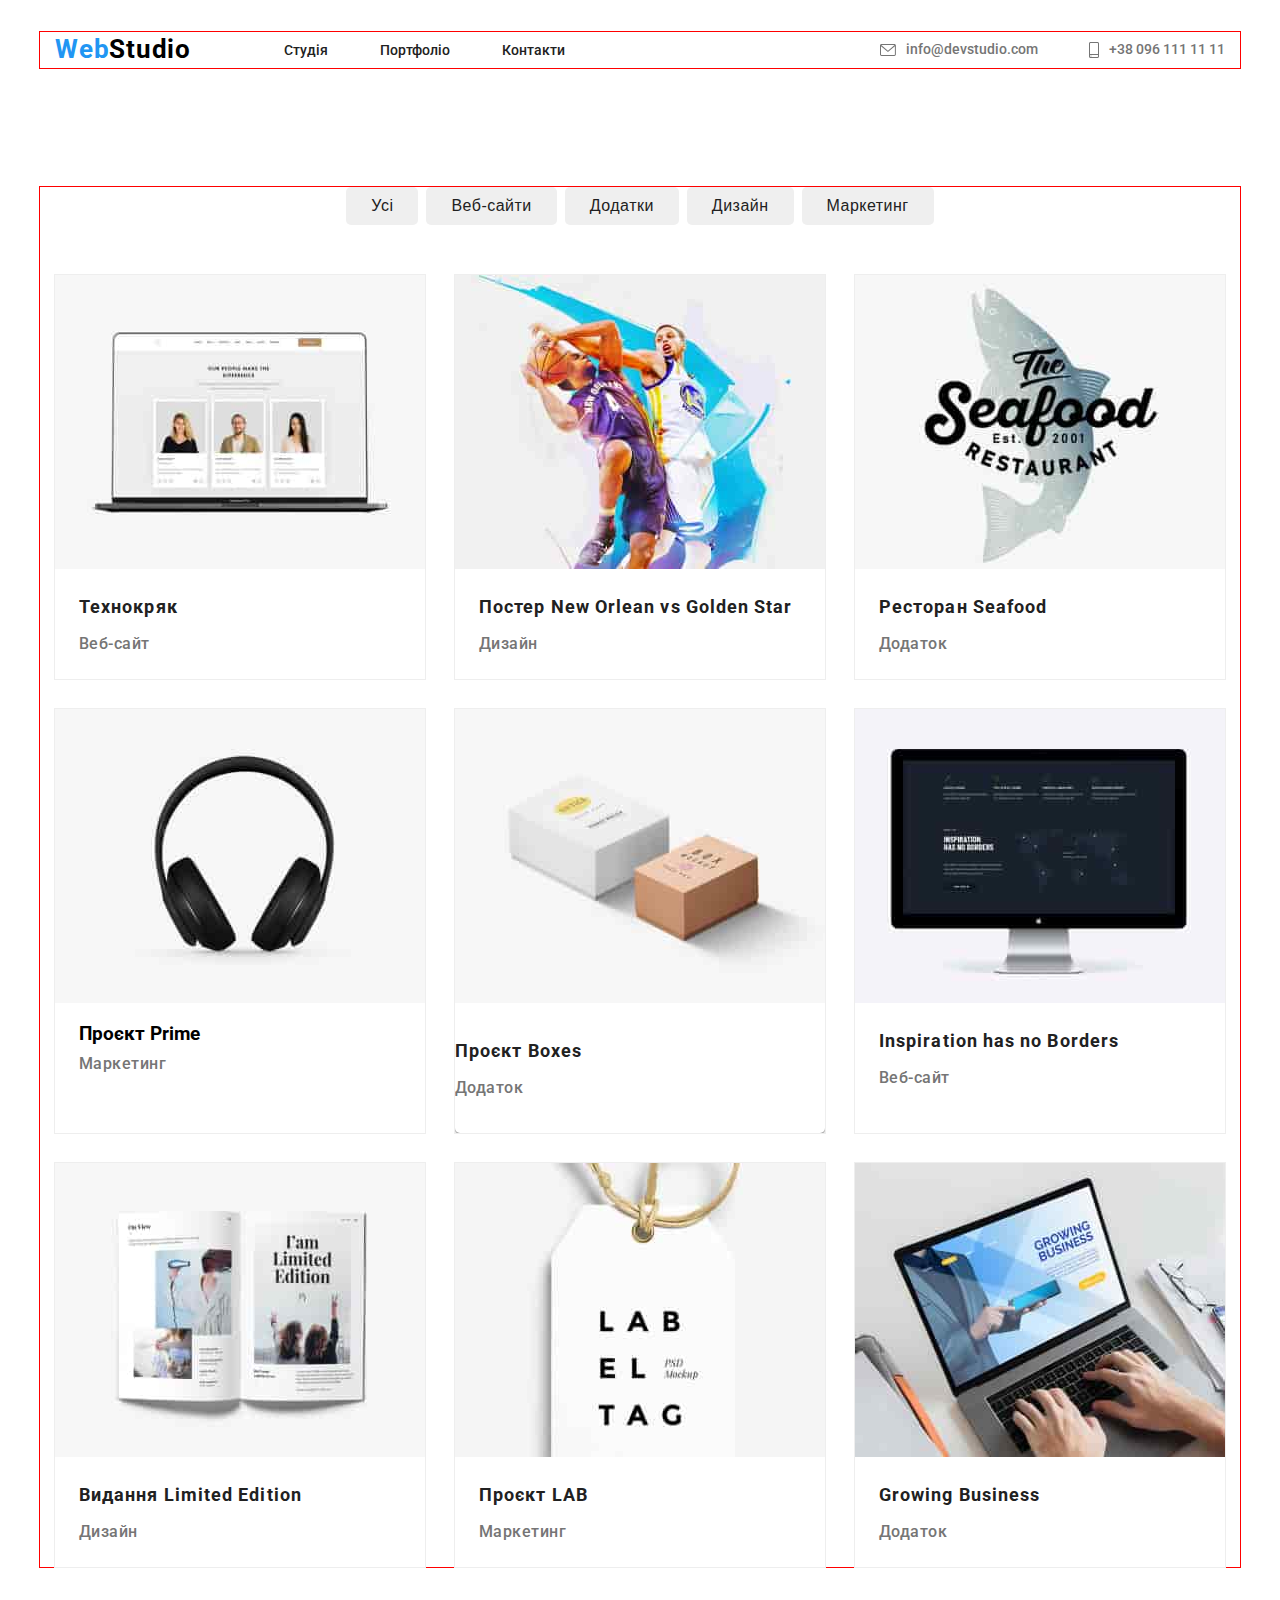
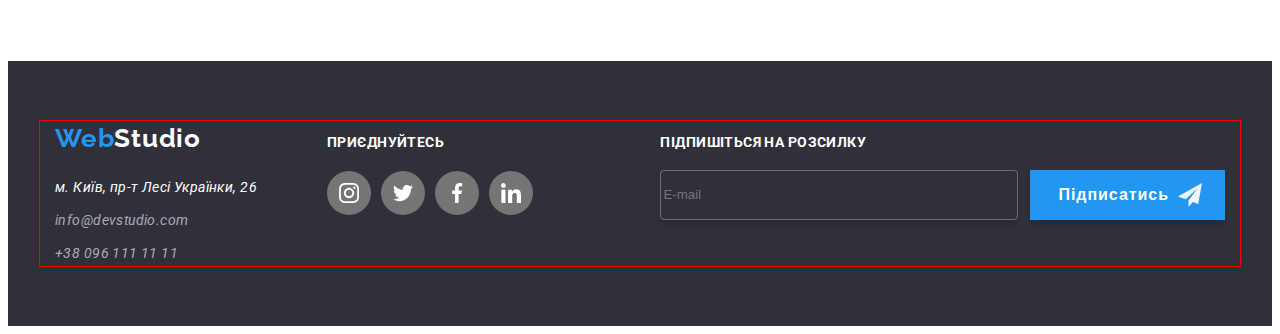
==== commit 93a06cdf: "1" ====
--- a/portfolio.html
+++ b/portfolio.html
@@ -50,7 +50,11 @@
         </ul>
 <ul class="cart-list">
   <li class="cart-item">
+    <div class="cart-reletive">
 <img src="./pages/veb.jpg"  class="cart-foto" alt="">
+<p class="cart-hover">Ресурс пропонує комплексні пропозиції з різним рівнем функціоналу та сервісів. Все це дозволить 
+  відвідувачу отримати вичерпні відомості про компанію чи приватну особу.</p>
+</div>
 <div class="cart-dox">
     <h3 class="cart-text">Технокряк</h3>
     <p class="cart-desc">Веб-сайт</p>
@@ -119,7 +123,7 @@
       <footer class="footer">
         <div class="container footer-box">
           <div>
-        <a class="footer-thumb "href="./index.html"><span class="header-web">Web</span>Studio</a>
+        <a class="footer-thumb "href="../index.html"><span class="header-web">Web</span>Studio</a>
         <address  class="footer-thumbnail">
           <a class="footer-avatar"
             href="https://www.google.com/maps/place/%D1%83%D0%BB.+%D0%9B%D0%B5%D1%81%D0%B8+%D0%A3%D0%BA%D1%80%D0%B0%D0%B8%D0%BD%D0%BA%D0%B8,+26,+%D0%9A%D0%B8%D0%B5%D0%B2,+02000/@50.5190802,30.4385136,17z/data=!3m1!4b1!4m6!3m5!1s0x40d4d29b9e369069:0xff64663a5fd75cd5!8m2!3d50.5190802!4d30.4385136!16s%2Fg%2F11hz60_tnl?entry=ttu&g_ep=EgoyMDI0MTAyOS4wIKXMDSoASAFQAw%3D%3D"
@@ -131,17 +135,7 @@
            
           </ul>
         </address>
-        <!-- <div class=" modal is-hidden " data-modal>
-          <div class="modal-windov">
-              <h2 class="modal-title">Підпишіться на розсилку</h2>
-            <form class="modal-form">
-              <label class="modal-label">E-mail
-                <input required type="text" class="modal-input">
-              </label>
-              <button class="modal-button" type="submit">Відправити</button>
-              </form>
-            </div>
-            </div> -->
+  
       </div>
       <div class="footer-div">
   
@@ -150,7 +144,7 @@
           <li class="footer-li">
         <a href="" class="footer-href">
           <svg class="footer-svg">
-            <use href="./pages/symbol-defs.svg#icon-instagram">
+            <use href="../pages/symbol-defs.svg#icon-instagram">
             </use> 
           </svg>
         </a>
@@ -158,7 +152,7 @@
         <li class="footer-li">
         <a href="" class="footer-href">
           <svg class="footer-svg">
-            <use href="./pages/symbol-defs.svg#icon-twitter">
+            <use href="../pages/symbol-defs.svg#icon-twitter">
             </use> 
           </svg>
         </a>
@@ -166,7 +160,7 @@
         <li class="footer-li">
         <a href="" class="footer-href">
           <svg class="footer-svg">
-            <use href="./pages/symbol-defs.svg#icon-facebook">
+            <use href="../pages/symbol-defs.svg#icon-facebook">
             </use> 
           </svg>
         </a>
@@ -174,7 +168,7 @@
         <li class="footer-li">
         <a href="" class="footer-href">
           <svg class="footer-svg">
-            <use href="./pages/symbol-defs.svg#icon-in">
+            <use href="../pages/symbol-defs.svg#icon-in">
             </use> 
           </svg>
         </a>
@@ -187,10 +181,15 @@
         <form action="subscribe.php" method="post">
           <div class="footer-div2">
           <input class="footer-input" type="email" name="email" placeholder="E-mail" required>
-          <button type="submit" class="footer-button">Підписатись<svg class="button-svg">
-        <use href="./pages/symbol-defs.svg#icon-close"></use>
+          <button type="submit" class="footer-button">Підписатись<svg class="footer-telegram">
+        <use href="../pages/symbol-defs.svg#icon-telegram"></use>
       </svg></button>
+      
         </div>
         </form>
+    
+      </div>
+      </div>
+      </footer>
 </body>
 </html>--- a/css/style.css
+++ b/css/style.css
@@ -41,10 +41,14 @@
     left: 0;
     bottom: -34px;
      opacity: 0; 
+     
   
     }
     .header-avatar:hover::after{
       opacity: 1;
+      transition-property:opacity;
+      transition-duration: 250ms;
+      transition-timing-function: cubic-bezier(.22,.15,1,.86);
     }
     .header-thumb::after{
         content: "";
@@ -61,6 +65,9 @@
         }
         .header-thumb:hover::after{
           opacity: 1;
+          transition-property:opacity;
+      transition-duration: 250ms;
+      transition-timing-function: cubic-bezier(.22,.15,1,.86);
         }
     .header-item{
         position: relative;
@@ -124,9 +131,15 @@
     align-items: center;
     gap: 50px;
     margin-left: auto;
+    transition-property:color;
+transition-duration: 250ms;
+transition-timing-function: cubic-bezier(.22,.15,1,.86);
 }
 .header-avatar:hover{
     color: var(--button-color);
+    transition-property:color;
+transition-duration: 250ms;
+transition-timing-function: cubic-bezier(.22,.15,1,.86);
 }
 
 .header-avatar{
@@ -134,6 +147,7 @@
 font-size: 14px;
 font-weight: 500;
 line-height: 1.14;
+
 }
 .header-thumb:hover{
     color: var(--button-color);
@@ -144,6 +158,7 @@
         fill: var(--button-color);
     }
 }
+
 /* =============================header==================================== */
 /* =================================biznes=============================== */
 
@@ -496,10 +511,20 @@
 display: inline-block;
 margin-top: 9px;
 }
+.footer-telegram{
+    width: 24px;
+    height: 24px;
+    flex-shrink: 0;
+    fill: var(--fon-tim);
+    position: absolute;
+    top: 13px;
+    left: 138px;
+    margin-left: 10px;
+}
 
 /* ============================footer============================== */
-/* ==============================cart=============================== */
-/* ====================================beg================== */
+
+/* =======================windov=============beg================== */
 .beg{
     position: fixed;
     top: 0;
@@ -509,16 +534,15 @@
     display: flex;
     justify-content: center;
     align-items: center;
+   
 }
 
 .button-svg{
-    width: 18px;
-    height: 18px;
-    fill: #212121;
-    position: absolute;
-    top: 5px;
-    left: 5px;
+    width: 24px;
+    height: 24px;
+    fill: var(--aggrefon-color);
     
+    
 }
 .button-close:hover{
 
@@ -528,17 +552,28 @@
 }
 }
 .windov{
+    opacity: 1;
     width: 528px;
 height: 581px;
-flex-shrink: 0;
 border-radius: 4px;
 background: #FFF;
 box-shadow: 0px 1px 3px 0px rgba(0, 0, 0, 0.12), 0px 1px 1px 0px rgba(0, 0, 0, 0.14), 0px 2px 1px 0px rgba(0, 0, 0, 0.20);
-
+/* transform: translate(0) rotate(0); */
+
+transition-property:transform;
+transition-duration: 1500ms;
+transition-timing-function: ease-in;
+transform: scale(1);
+}
+.is-hidden .windov{
+    /* transform: translate(1000px,1000px) rotate(720deg); */
+   transform: scale(0) rotate(360deg)
+   skew(20deg,30deg);
 }
 .is-hidden{
 opacity: 0;
 pointer-events: none;
+
 }
 .button-close{
     width: 30px;
@@ -547,8 +582,11 @@
 border: 1px solid   rgba(0, 0, 0, 0.3);
 position: absolute;
 background-color: transparent;
-margin-left:490px;
-margin-top: 8px;
+    top: 12px;
+   right: 15px;
+   display: flex;
+   justify-content: center;
+   align-items: center;
 }
 .windov-title{
     color:var(--text-color);
@@ -581,6 +619,9 @@
     top: 30px;
     left: 12px;
 }
+.windov-svg:hover{
+    fill: var(--button-color);
+}
 .windov-checkbox{
     display: flex;
     margin-right: auto;
@@ -595,15 +636,17 @@
     font-weight: 700;
     line-height:1.87;
     letter-spacing: 0.96px;
-    padding: 10px 32px;
+    padding:  10px 52px 10px 52px;
     background-color: var(--button-color);
     border: none;
     margin-top: 30px;
     margin-left: 164px;
     box-shadow: 0px 4px 4px 0px rgba(0, 0, 0, 0.15);
+    border-radius: 4px;
 
 }
 .windov-href{
+  
 margin-left: 5px;
     color: var(--button-color);
 font-size: 14px;
@@ -625,6 +668,7 @@
 font-weight: 400;
 line-height:1.7; 
 letter-spacing: 0.42px;
+margin-left: 5px;
 }
 .windov-input{
     width: 448px;
@@ -639,6 +683,23 @@
 padding-left: 50px;
 
 }
+.windov-input:hover,
+.windov-input:focus
+{
+  border: none;
+  outline:  1px solid var(--button-color);
+   
+}
+.windov-input:hover + .windov-svg,
+.windov-input:focus + .windov-svg{
+    fill:var(--button-color) ;
+}
+
+/* border: 1px solid var(--button-color);
+.windov-svg{     
+    
+    fill: var(--button-color);
+} */
 .windov-coment{
     width: 448px;
     height: 120px;
@@ -646,15 +707,77 @@
     border: 1px solid rgba(33, 33, 33, 0.20);
     resize: none;
     margin-left: 40px;
-
-}
-.button-svg{
-
-}
+    padding: 12px 16px 12px 16px ;
+
+}
+
 /* -----------------------------------------------------------------------------PORTFOLIO----------------------------------------------------------------------------------------------- */
+/* ==============================cart=============================== */
 .cart-item{
     flex-basis: calc((100% - 60px) / 3);
-}
+    position: relative;
+    overflow: hidden; 
+}
+.cart-item:hover{
+    .cart-hover{
+        opacity: 1;
+        transform: translateY(0);
+    }
+}
+.cart-reletive{
+    position: relative;
+}
+
+.cart-hover{
+    color: var(--fon-color);
+    transition-property:transform;
+    transition-duration: 1000ms;
+    transition-timing-function:cubic-bezier(0.165, 0.84, 0.44, 1) ;
+    transform: translateY(100%);
+font-size: 18px;
+font-style: normal;
+font-weight: 400;
+line-height: 1.5;
+letter-spacing: 0.54px;
+position: absolute;
+top: 0;
+left: 0;
+padding: 50px;
+background-color: rgba(33, 150, 243, 0.90);
+z-index: 1;
+opacity: 0;
+}
+/* .cart-foto{
+    position: absolute;
+    top: 244px;
+    left: 45px;
+}
+.cart-hover{
+    transition-property:transform;
+    transition-duration: 1000ms;
+    transition-timing-function:cubic-bezier(0.165, 0.84, 0.44, 1) ;
+      font-family: color;
+  transform: translateY(100%);
+      font-family: Roboto;
+      font-size: 18px;
+      font-weight: 400;
+      position: absolute;
+      letter-spacing: 0.54px;
+      top: 0;
+      right: 0;
+      padding: 50px; ;
+      background-color: rgba(16, 128, 169, 0.385);
+  z-index: 1;
+  opacity: 0;
+  }
+  
+  .cart-item:hover{
+    .blogs-hover{
+opacity: 1;
+transform: translateY(0);
+
+        }
+      } */
 .cart-list{
     display: grid;
     column-gap: 30px;
@@ -735,11 +858,10 @@
 
  .footer-form {
    
-    padding: 20px;
-    text-align: center;
+    
     border-radius: 10px;
-    width: 400px;
-    margin: 0 auto;
+  
+   margin-left: auto;
   }
   
   .footer-h2{
@@ -771,38 +893,17 @@
     font-weight: 700;
     line-height:1.87;
     letter-spacing: 0.96px;
-    padding: 10px 32px;
+    padding: 10px 56px 10px 28px;
     background-color: var(--button-color);
     border: none;
     box-shadow: 0px 4px 4px 0px rgba(0, 0, 0, 0.15);
+    position:  relative;
 
 }
 .footer-div2{
     display: flex;
-}
-
-  /* .subscription-form form {
-    display: flex;
-    justify-content: center;
-    gap: 10px;
-  }
-  
-  .subscription-form input[type="email"] {
-    padding: 10px;
-    border: 1px solid #ccc;
-    border-radius: 5px;
-    width: 200px;
-  }
-  
-  .subscription-form button {
-    padding: 10px 20px;
-    border: none;
-    border-radius: 5px;
-    background-color: #007bff;
-    color: #fff;
-    cursor: pointer;
-  }
-  
-  .subscription-form button:hover {
-    background-color: #0056b3;
-  } */+    justify-content: start;
+   
+}
+
+ 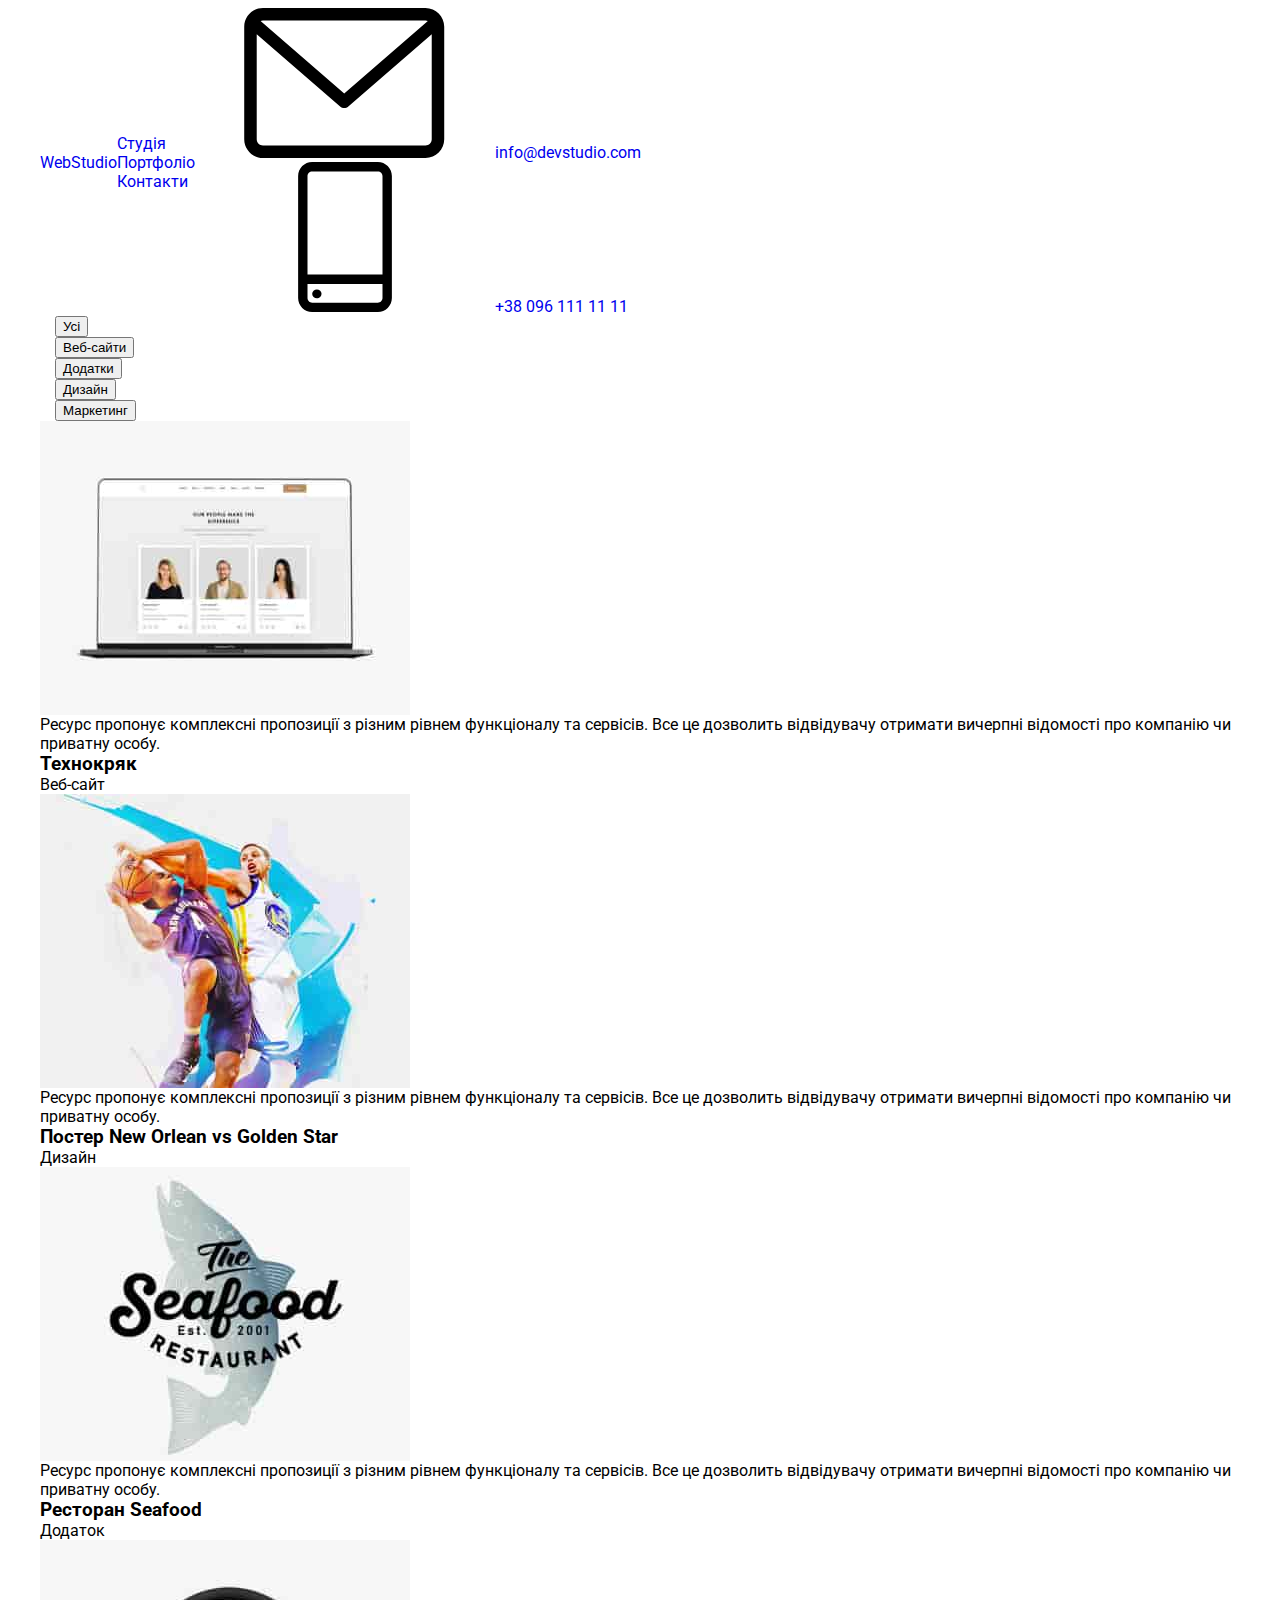
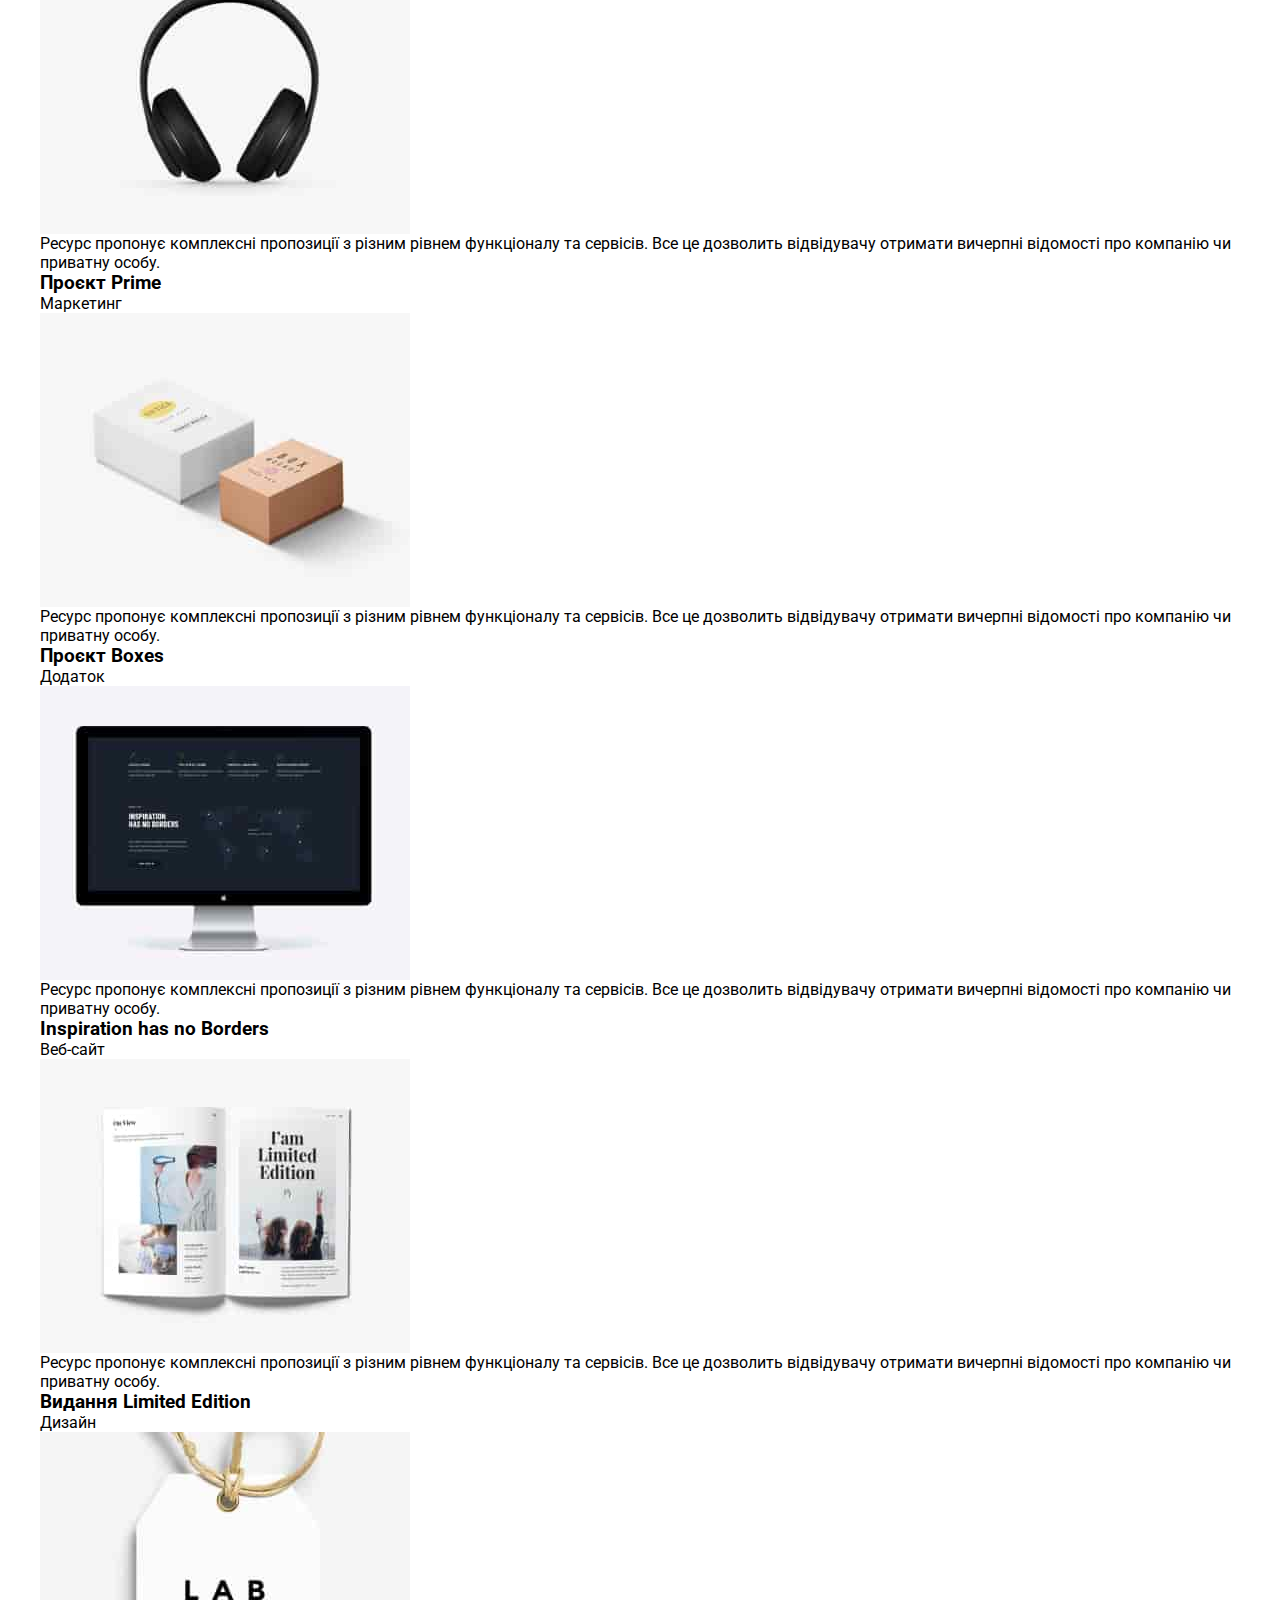
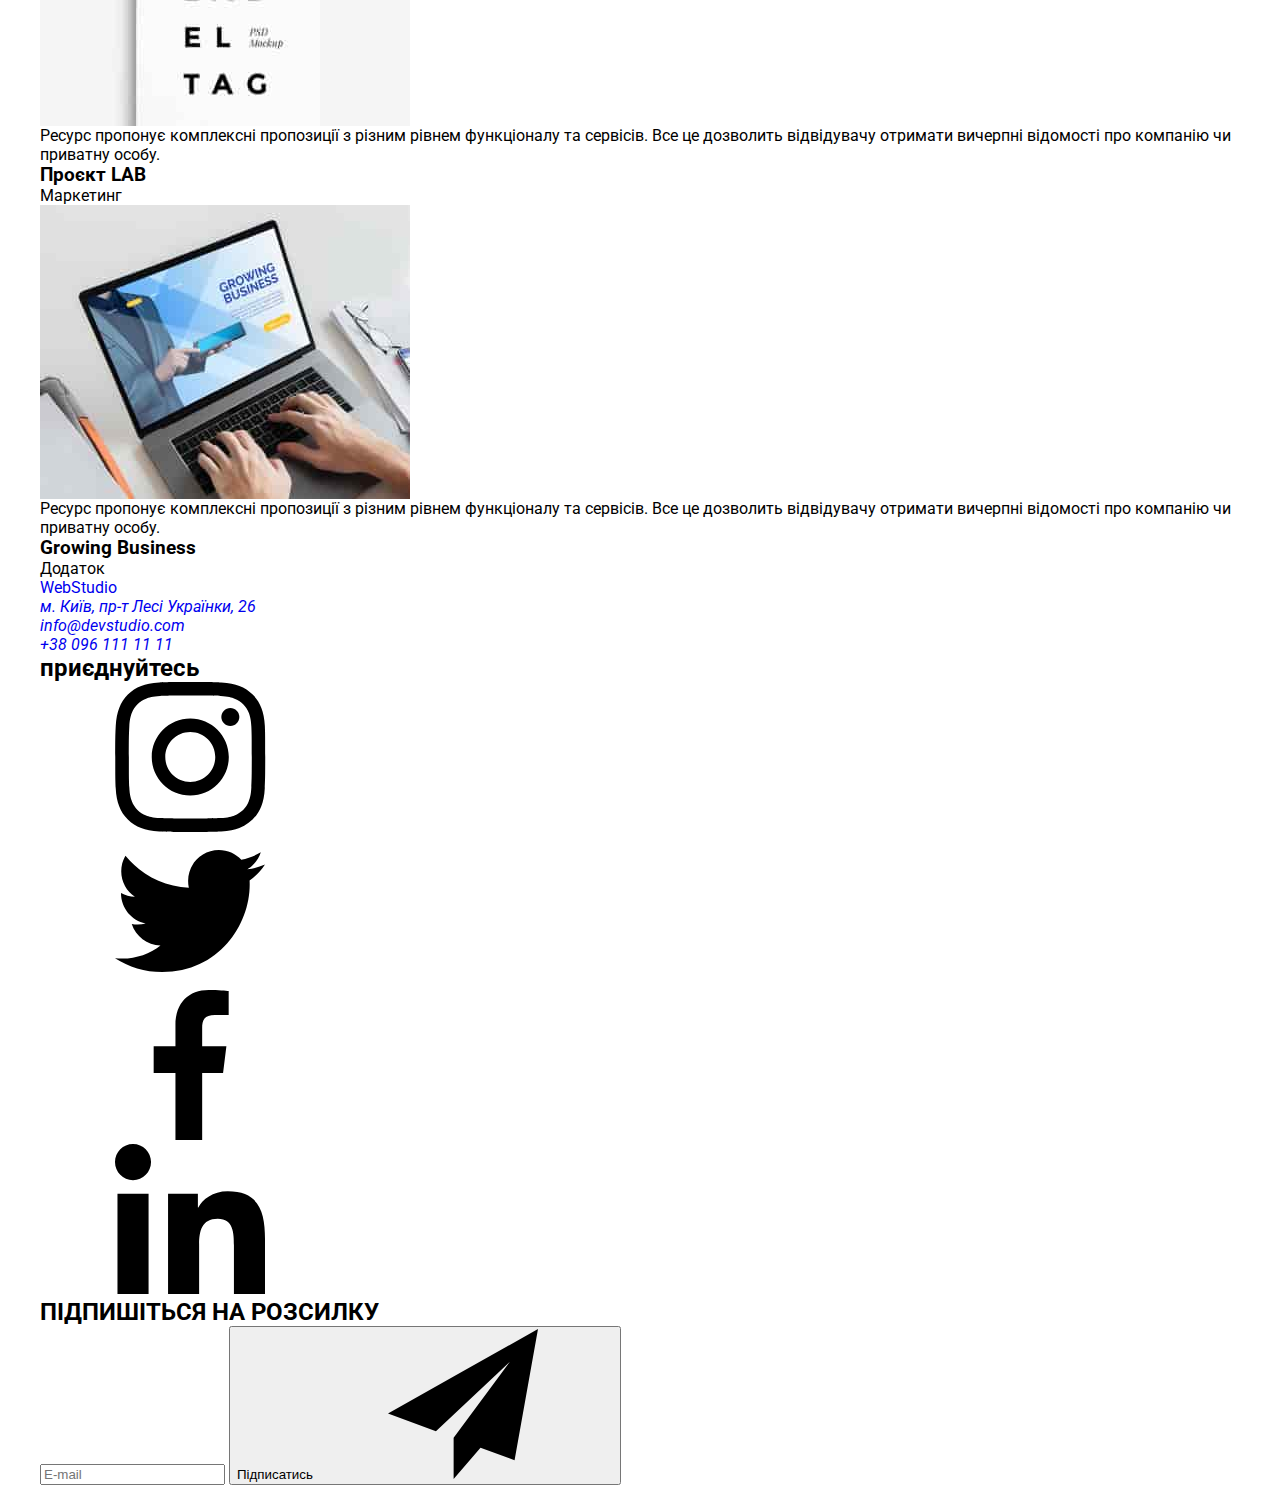
==== commit 03946529: "scss" ====
--- a/portfolio.html
+++ b/portfolio.html
@@ -41,12 +41,12 @@
       <main>
         <section class="cart">
           <div class="container">
-        <ul class="cart-container">
-          <li class="batton-item"><button class="button">Усі</button></li>
-          <li class="batton-item"><button class="button">Веб-сайти</button></li>
-          <li class="batton-item"><button class="button">Додатки</button></li>
-          <li class="batton-item"><button class="button">Дизайн</button></li>
-          <li class="batton-item"><button class="button">Маркетинг</button></li>
+        <ul class="container">
+          <li class="batton-item"><button class="cart-button">Усі</button></li>
+          <li class="batton-item"><button class="cart-button">Веб-сайти</button></li>
+          <li class="batton-item"><button class="cart-button">Додатки</button></li>
+          <li class="batton-item"><button class="cart-button">Дизайн</button></li>
+          <li class="batton-item"><button class="cart-button">Маркетинг</button></li>
         </ul>
 <ul class="cart-list">
   <li class="cart-item">
@@ -61,56 +61,89 @@
   </div>
   </li>
   <li class="cart-item">
+    <div class="cart-reletive">
     <img src="./pages/valebol.jpg"  class="cart-foto" alt="">
+    <p class="cart-hover">Ресурс пропонує комплексні пропозиції з різним рівнем функціоналу та сервісів. Все це дозволить 
+      відвідувачу отримати вичерпні відомості про компанію чи приватну особу.</p>
+    </div>
     <div class="cart-dox">
     <h3 class="cart-text">Постер New Orlean vs Golden Star</h3>
     <p class="cart-desc">Дизайн</p>
     </div>
   </li>
   <li class="cart-item">
+    <div class="cart-reletive">
     <img src="./pages/restoran.jpg"  class="cart-foto" alt="">
+    <p class="cart-hover">Ресурс пропонує комплексні пропозиції з різним рівнем функціоналу та сервісів. Все це дозволить 
+      відвідувачу отримати вичерпні відомості про компанію чи приватну особу.</p>
+    </div>
      <div class="cart-dox">
     <h3 class="cart-text">Ресторан Seafood</h3>
     <p class="cart-desc">Додаток</p>
     </div>
   </li>
   <li class="cart-item">
+    <div class="cart-reletive">
    <img src="./pages/prime.jpg"  class="cart-foto" alt="">
+   <p class="cart-hover">Ресурс пропонує комплексні пропозиції з різним рівнем функціоналу та сервісів. Все це дозволить 
+    відвідувачу отримати вичерпні відомості про компанію чи приватну особу.</p>
+  </div>
     <div class="cart-dox">
     <h3 class="cartn-text">Проєкт Prime</h3>
     <p class="cart-desc">Маркетинг</p>
   </div>
   </li>
   <li class="cart-item">
+    <div class="cart-reletive">
     <img src="./pages/box.jpg"  class="cart-foto" alt="">
+    <p class="cart-hover">Ресурс пропонує комплексні пропозиції з різним рівнем функціоналу та сервісів. Все це дозволить 
+      відвідувачу отримати вичерпні відомості про компанію чи приватну особу.</p>
+    </div>
     <div class="tim-dox">
     <h3 class="cart-text">Проєкт Boxes</h3>
     <p class="cart-desc"> Додаток</p>
   </div>
   </li>
   <li class="cart-item">
+    <div class="cart-reletive">
     <img src="./pages/campyter.jpg"  class="cart-foto" alt="">
+    <p class="cart-hover">Ресурс пропонує комплексні пропозиції з різним рівнем функціоналу та сервісів. Все це дозволить 
+      відвідувачу отримати вичерпні відомості про компанію чи приватну особу.</p>
+    </div>
     <div class="cart-dox">
     <h3 class="cart-text">Inspiration has no Borders</h3>
     <p class="cart-desc">Веб-сайт</p>
   </div>
   </li>
   <li class="cart-item">
+    <div class="cart-reletive">
     <img src="./pages/megazine.jpg"  class="cart-foto" alt="">
+    <p class="cart-hover">Ресурс пропонує комплексні пропозиції з різним рівнем функціоналу та сервісів. Все це дозволить 
+      відвідувачу отримати вичерпні відомості про компанію чи приватну особу.</p>
+    </div>
     <div class="cart-dox">
     <h3 class="cart-text">Видання Limited Edition</h3>
     <p class="cart-desc">Дизайн</p>
   </div>
   </li>
   <li class="cart-item">
+    <div class="cart-reletive">
     <img src="./pages/lab.jpg"  class="cart-foto" alt="">
+    <p class="cart-hover">Ресурс пропонує комплексні пропозиції з різним рівнем функціоналу та сервісів. Все це дозволить 
+      відвідувачу отримати вичерпні відомості про компанію чи приватну особу.</p>
+    </div>
     <div class="cart-dox">
     <h3 class="cart-text">Проєкт LAB</h3>
     <p class="cart-desc">Маркетинг</p>
   </div>
   </li>
   <li class="cart-item">
+    <div class="cart-reletive">
     <img src="./pages/noytbyk.jpg"  class="cart-foto" alt="">
+    <p class="cart-hover">Ресурс пропонує комплексні пропозиції з різним рівнем функціоналу та сервісів. Все це дозволить 
+      відвідувачу отримати вичерпні відомості про компанію чи приватну особу.</p>
+    </div>
+
     <div class="cart-dox">
     <h3 class="cart-text">Growing Business</h3>
     <p class="cart-desc">Додаток</p>
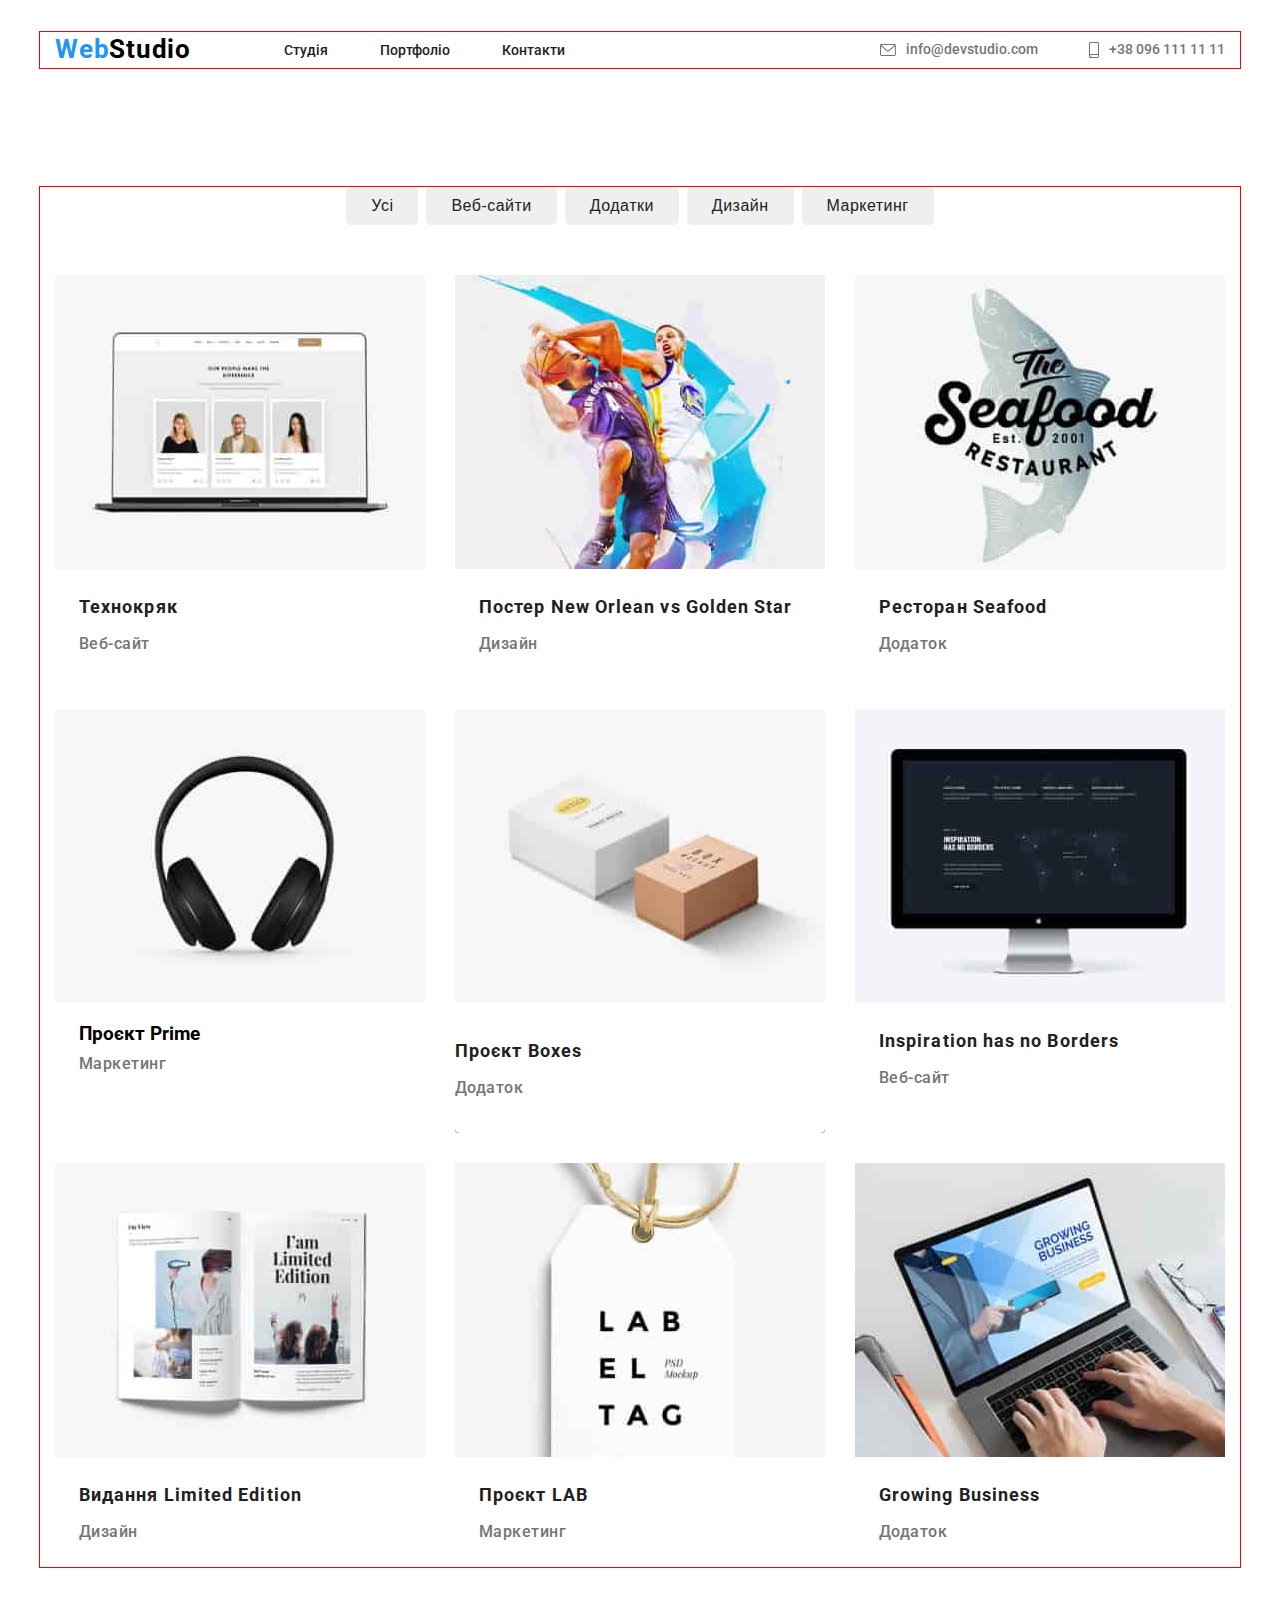
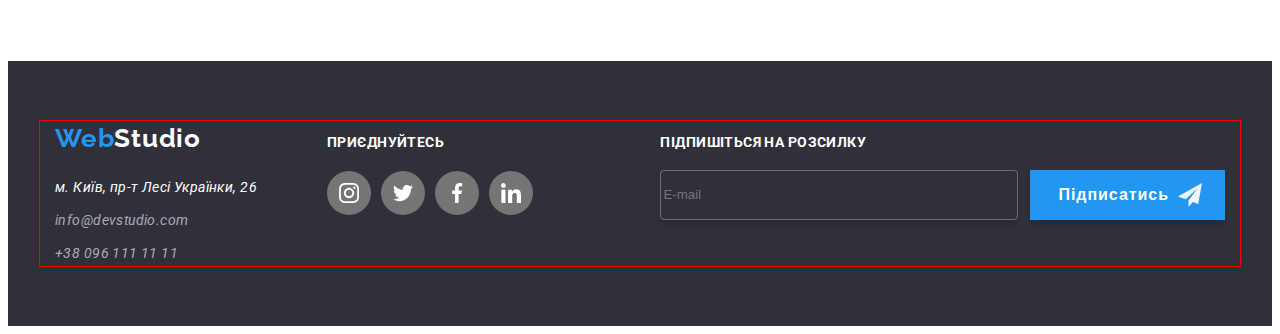
==== commit 0e7e5bad: "ditels" ====
--- a/portfolio.html
+++ b/portfolio.html
@@ -11,10 +11,8 @@
       href="https://fonts.googleapis.com/css2?family=Raleway:ital,wght@0,100..900;1,100..900&family=Roboto:ital,wght@0,100;0,300;0,400;0,500;0,700;0,900;1,100;1,300;1,400;1,500;1,700;1,900&display=swap"
       rel="stylesheet"
     />
-    <link rel="stylesheet" href="./css/style.css">
-      <link rel="stylesheet" href="./css/mein.css"> 
-    <link rel="stylesheet" href="./css/resed.css">
-
+    <link href="https://unpkg.com/aos@2.3.1/dist/aos.css" rel="stylesheet">
+   <link rel="stylesheet" href="./style/main.min.css">
 </head>
 <body>
   <header class="header">
@@ -41,12 +39,12 @@
       <main>
         <section class="cart">
           <div class="container">
-        <ul class="container">
-          <li class="batton-item"><button class="cart-button">Усі</button></li>
-          <li class="batton-item"><button class="cart-button">Веб-сайти</button></li>
-          <li class="batton-item"><button class="cart-button">Додатки</button></li>
-          <li class="batton-item"><button class="cart-button">Дизайн</button></li>
-          <li class="batton-item"><button class="cart-button">Маркетинг</button></li>
+        <ul class="button-list">
+          <li class="batton-item"data-aos="zoom-in"><button class="cart-button">Усі</button></li>
+          <li class="batton-item"data-aos="zoom-in"><button class="cart-button">Веб-сайти</button></li>
+          <li class="batton-item"data-aos="zoom-in"><button class="cart-button">Додатки</button></li>
+          <li class="batton-item"data-aos="zoom-in"><button class="cart-button">Дизайн</button></li>
+          <li class="batton-item"data-aos="zoom-in"><button class="cart-button">Маркетинг</button></li>
         </ul>
 <ul class="cart-list">
   <li class="cart-item">
@@ -214,7 +212,7 @@
         <form action="subscribe.php" method="post">
           <div class="footer-div2">
           <input class="footer-input" type="email" name="email" placeholder="E-mail" required>
-          <button type="submit" class="footer-button">Підписатись<svg class="footer-telegram">
+          <button type="submit" class="footer-button" >Підписатись<svg class="footer-telegram">
         <use href="../pages/symbol-defs.svg#icon-telegram"></use>
       </svg></button>
       
@@ -224,5 +222,10 @@
       </div>
       </div>
       </footer>
+      <script src="./js/modal.js " type="module"></script>
+      <script src="https://unpkg.com/aos@2.3.1/dist/aos.js"></script>
+      <script>
+        AOS.init();
+      </script>
 </body>
 </html>--- a/style/main.min.css
+++ b/style/main.min.css
@@ -0,0 +1 @@
+ul{list-style:none;margin:0;padding:0}img{display:block}a{text-decoration:none}h1,h2,h3,h4,p{margin:0}:root{--button-color:#2196F3;--logo-color:#000000;--text-color:#212121;--fon-color:#FFF;--aggrefon-color:#2F303A;--aggretext-color:#FFF;--text2-color:#757575;--fon-tim:#F5F4FA;--svg-color:#AFB1B8}*{box-sizing:border-box}body{font-family:"Roboto"}img{width:100%}.container{width:1200px;margin:0 auto;padding:0 15px;outline:1px solid red}.header-avatar::after{content:"";display:block;width:100%;height:5px;background-color:var(--button-color);border-radius:10px;position:absolute;left:0;bottom:-34px;opacity:0}.header-avatar:hover::after{opacity:1;transition-property:opacity;transition-duration:250ms;transition-timing-function:cubic-bezier(0.4, 0, 0.2, 1)}.header-thumb::after{content:"";display:block;width:100%;height:5px;background-color:var(--button-color);border-radius:10px;position:absolute;left:0;bottom:-34px;opacity:0}.header-thumb:hover::after{opacity:1;transition-property:opacity;transition-duration:250ms;transition-timing-function:cubic-bezier(0.4, 0, 0.2, 1)}.header-item{position:relative}.header-element{width:16px;height:12px;fill:var(--text2-color);margin-right:10px}.header-svg{width:10px;height:16px;fill:var(--text2-color);margin-right:10px}.header{padding-top:24px;padding-bottom:25px}.header-list{display:flex;gap:52px}.header-container{display:flex;align-items:center}.header-logo{color:var(--logo-color);font-size:26px;font-weight:700;line-height:1.38;letter-spacing:.78px;align-items:center;margin-right:93px}.header-web{color:var(--button-color)}.header-thumb{color:var(--text2-color);font-size:14px;font-weight:500;line-height:1.14;letter-spacing:.028px;font-style:normal;display:flex;align-items:center}.header-items{display:flex;align-items:center;gap:50px;margin-left:auto;transition-property:color;transition-duration:250ms;transition-timing-function:cubic-bezier(0.4, 0, 0.2, 1)}.header-avatar:hover{color:var(--button-color);transition-property:color;transition-duration:250ms;transition-timing-function:cubic-bezier(0.4, 0, 0.2, 1)}.header-avatar{color:var(--text-color);font-size:14px;font-weight:500;line-height:1.14}.header-thumb:hover{color:var(--button-color);transition-property:color;transition-duration:250ms;transition-timing-function:cubic-bezier(0.4, 0, 0.2, 1)}.header-thumb:hover .header-svg{fill:var(--button-color);transition-property:color;transition-duration:250ms;transition-timing-function:cubic-bezier(0.4, 0, 0.2, 1)}.header-thumb:hover .header-element{fill:var(--button-color);transition-property:color;transition-duration:250ms;transition-timing-function:cubic-bezier(0.4, 0, 0.2, 1)}.biznes-blockquote{color:var(--fon-color);text-align:center;font-size:44px;font-weight:900;line-height:1.36;letter-spacing:.2px;text-transform:uppercase;width:696px;margin-left:auto;margin-right:auto}.biznes-button{color:var(--aggretext-color);text-align:center;font-size:16px;font-weight:700;line-height:1.87;letter-spacing:.96px;padding:10px 32px;background-color:var(--button-color);border:none;margin-top:30px;box-shadow:0px 4px 4px 0px rgba(0,0,0,.15)}.biznes{background-color:var(--aggrefon-color);padding-top:200px;padding-bottom:200px;display:flex;gap:50;text-align:center;background-image:linear-gradient(rgba(47, 48, 58, 0.4), rgba(47, 48, 58, 0.4)),url(../pages/fon.jpg)}.ditels{padding-top:94px}.ditels-caption::before{content:"";display:block;margin-bottom:30px;width:270px;height:120px;background-color:var(--fon-tim);background-image:url(../images/1.png);background-position:center;background-size:70px;background-repeat:no-repeat}.ditels-caption:nth-child(2)::before{background-image:url(../images/clock\ .png)}.ditels-caption:nth-child(3)::before{background-image:url(../images/diagram.png)}.ditels-caption:nth-child(4)::before{background-image:url(../images/kosmonaft.png)}.ditels-text{color:var(--text-color);font-size:14px;font-weight:400;line-height:1.71;letter-spacing:.42px;width:270px}.ditels-snippet{color:var(--text-color);font-size:14px;font-weight:700;line-height:1.14;letter-spacing:.42px;margin-bottom:10px}.ditels-item{display:flex;gap:30px}.ditels{padding-bottom:94px;padding-top:94px}.doing-caption{position:relative}.doing-hozihn{color:var(--fon-color);text-align:center;font-size:14px;font-weight:700;line-height:1.14;letter-spacing:.42px;text-transform:uppercase;position:absolute;bottom:0;left:0;padding-top:27px;padding-bottom:27px;background-color:rgba(47,48,58,.8);width:100%}.doing-caption{position:relative}.doing-hozihn{color:var(--fon-color);text-align:center;font-size:14px;font-weight:700;line-height:1.14;letter-spacing:.42px;text-transform:uppercase;position:absolute;bottom:0;left:0;padding-top:27px;padding-bottom:27px;background-color:rgba(47,48,58,.8);width:100%}.doing-caption{flex-basis:calc((100% - 60px)/3)}.doing-snippet{color:var(--text-color);font-size:36px;font-weight:700;line-height:1.16;letter-spacing:1.08px;align-items:center;justify-content:center;margin-bottom:50px}.doing-caption{justify-content:center}.doing{display:flex;text-align:center;padding-bottom:94px}.doing-list{display:flex;gap:30px;-moz-column-gap:30px;column-gap:30px}.tim-dox{padding-top:30px;padding-bottom:30px;background-color:var(--aggretext-color);box-shadow:0px 1px 3px 0px rgba(0,0,0,.12),0px 1px 1px 0px rgba(0,0,0,.14),0px 2px 1px 0px rgba(0,0,0,.2);border-radius:0px 0px 5px 5px}.tim-snippet{color:var(--text-color);font-size:36px;font-weight:700;line-height:1.16;letter-spacing:1.08px;justify-content:center;margin-bottom:50px}.tim-copy{color:var(--text2-color);font-size:16px;font-weight:400;line-height:1.18;letter-spacing:.48px;margin-top:10px}.tim-dess{color:var(--text-color);font-size:16px;font-weight:500;line-height:1.18;letter-spacing:.48px}.tim{display:flex;background-color:var(--fon-tim);text-align:center}.tim-list{display:flex;background-color:var(--fon-tim);text-align:center;gap:30px}.tim{padding-top:94px;padding-bottom:94px}.tim-item{flex-basis:calc((100% - 90px)/4)}.tim-div{display:flex;justify-content:space-evenly;gap:10px;margin-left:15px;margin-right:15px}.tim-svg{fill:var(--svg-color);width:20px;height:20px}.tim-href{display:flex;align-items:center;justify-content:center;background-color:var(--fon-color);border-radius:50%;width:44px;height:44px;margin-top:16px}.tim-href:hover{background-color:var(--button-color);transition-property:background-color;transition-duration:250ms;transition-timing-function:cubic-bezier(0.4, 0, 0.2, 1)}.tim-href:hover .tim-svg{fill:var(--fon-color);transition-property:fill;transition-duration:250ms;transition-timing-function:cubic-bezier(0.4, 0, 0.2, 1)}.svg{padding-top:94px;padding-bottom:94px}.svg-list{display:flex;gap:30px;justify-content:center}.svg-svg{width:106px;height:60px;fill:var(--svg-color)}.svg-item{border:1px solid var(--svg-color);padding:16px 32px 16px 32px;border-radius:4px}.svg-item:hover{border:1px solid var(--button-color);transition-property:border;transition-duration:250ms;transition-timing-function:cubic-bezier(0.4, 0, 0.2, 1)}.svg-item:hover .svg-svg{fill:var(--button-color);transition-property:fill;transition-duration:250ms;transition-timing-function:cubic-bezier(0.4, 0, 0.2, 1)}.svg-text{color:var(--text-color);text-align:center;font-size:36px;font-style:normal;font-weight:700;line-height:1.16;letter-spacing:1.08px;margin-bottom:50px}.footer-h1{color:var(--fon-color);font-size:14px;font-style:normal;font-weight:700;line-height:1.14;letter-spacing:.42px;text-transform:uppercase;margin-bottom:20px}.footer-div{margin-left:70px}.footer-box{display:flex;align-items:baseline}.footer-svg{fill:var(--fon-color);width:20px;height:20px}.footer-href{display:flex;align-items:center;justify-content:center;background-color:var(--text2-color);border-radius:50%;width:44px;height:44px}.footer-ul{display:flex;gap:10px}.footer-href:hover{background-color:var(--button-color);transition-property:background-color;transition-duration:250ms;transition-timing-function:cubic-bezier(0.4, 0, 0.2, 1)}.footer-href:hover .footer-svg{fill:var(--fon-color);transition-property:fill;transition-duration:250ms;transition-timing-function:cubic-bezier(0.4, 0, 0.2, 1)}.footer{background-color:var(--aggrefon-color);padding-top:60px;padding-bottom:60px}.footer-thumb{color:var(--aggretext-color);line-height:1.38;letter-spacing:.78px;font-family:"Raleway";font-size:26px;font-weight:700;display:inline-block;margin-bottom:20px}.footer-avatar{color:var(--aggretext-color);font-size:14px;font-weight:400;line-height:1.71;letter-spacing:.42px;display:inline-block}.footer-list{color:rgba(255,255,255,.6);font-size:14px;font-weight:400;line-height:1.71;letter-spacing:.42px;display:inline-block;margin-top:9px}.footer-telegram{width:24px;height:24px;flex-shrink:0;fill:var(--fon-tim);position:absolute;top:13px;left:138px;margin-left:10px}.footer-form{border-radius:10px;margin-left:auto}.footer-h2{margin-left:auto;margin-right:auto;margin-bottom:20px;color:var(--fon-color);font-size:14px;font-style:normal;font-weight:700;line-height:normal;letter-spacing:.42px;text-transform:uppercase}.footer-input{width:358px;height:50px;flex-shrink:0;border-radius:4px;border:1px solid rgba(255,255,255,.3);background:rgba(33,150,243,0);box-shadow:0px 4px 4px 0px rgba(0,0,0,.15);margin-right:12px}.footer-button{color:var(--aggretext-color);text-align:center;font-size:16px;font-weight:700;line-height:1.87;letter-spacing:.96px;padding:10px 56px 10px 28px;background-color:var(--button-color);border:none;box-shadow:0px 4px 4px 0px rgba(0,0,0,.15);position:relative}.footer-div2{display:flex;justify-content:start}.cart-item{flex-basis:calc((100% - 60px)/3);position:relative;overflow:hidden}.cart-item:hover .cart-hover{transition-timing-function:cubic-bezier(0.4, 0, 0.2, 1);opacity:1;transform:translateY(0)}.cart-reletive{overflow:hidden;position:relative}.cart-hover{color:var(--fon-color);transition-property:transform;transition-duration:1000ms;transition-timing-function:cubic-bezier(0.165, 0.84, 0.44, 1);transform:translateY(100%);font-size:18px;font-style:normal;font-weight:400;line-height:1.5;letter-spacing:.54px;position:absolute;top:0;left:0;padding:50px;background-color:rgba(33,150,243,.9);z-index:1;opacity:0}.cart-list{display:grid;-moz-column-gap:30px;column-gap:30px;row-gap:30px}.button-list{display:flex;justify-content:center;gap:8px;margin-bottom:50px}.cart-list{display:flex;flex-wrap:wrap}.cart-item{outline:1px solid var(--ramka-color)}.cart{padding-top:94px;padding-bottom:94px}.cart-text{color:var(--text-color);font-size:18px;font-weight:700;line-height:2;letter-spacing:1.08px;background-color:var(--aggretext-color)}.cart-dox{padding-top:20px;padding-bottom:20px;background-color:var(--aggretext-color);padding-left:24px;padding-right:24px}.cart-item:hover{box-shadow:1px 1px 2px 3px rgba(0,0,0,.1),1px 2px 2px 3px rgba(0,0,0,.08),1px 2px 2px 3px rgba(0,0,0,.12)}.cart-desc{margin-top:4px;color:var(--text2-color);font-size:16px;font-weight:500;line-height:1.87;letter-spacing:.48px;background-color:var(--aggretext-color)}.cart-button{color:var(--text-color);font-size:16px;font-weight:500;line-height:1.625;letter-spacing:.48px;border:none;padding:6px 25px 6px 25px;border-radius:5px}.cart-button:hover{transition-property:color;transition-duration:250ms;transition-timing-function:cubic-bezier(0.4, 0, 0.2, 1);color:var(--aggretext-color);background-color:var(--button-color);box-shadow:0px 3px 1px 0px rgba(0,0,0,.1),0px 1px 2px 0px rgba(0,0,0,.08),0px 2px 2px 0px rgba(0,0,0,.12)}.windov{position:fixed;top:0;bottom:0;width:100%;height:100%;background:rgba(0,0,0,.5);display:flex;justify-content:center;align-items:center}.windov-cross{width:1px;height:1px;fill:var(--aggrefon-color)}.windov-div{opacity:1;width:528px;height:581px;border-radius:4px;background:#fff;box-shadow:0px 1px 3px 0px rgba(0,0,0,.12),0px 1px 1px 0px rgba(0,0,0,.14),0px 2px 1px 0px rgba(0,0,0,.2);transition-property:transform;transition-duration:1500ms;transition-timing-function:ease-in;transform:scale(1)}.windov-close{width:30px;height:30px;border-radius:50%;border:1px solid rgba(0,0,0,.3);position:absolute;background-color:rgba(0,0,0,0);top:12px;right:15px;display:flex;justify-content:center;align-items:center}.windov-title{color:var(--text-color);margin-top:40px;text-align:center;font-size:20px;font-style:normal;font-weight:700;line-height:1.15;letter-spacing:.6px}.windov-label{color:var(--text2-color);font-size:12px;font-style:normal;font-weight:400;line-height:1.16;letter-spacing:.12px;margin-left:40px;position:relative}.windov-svg{width:18px;height:18px;fill:#212121;position:absolute;top:30px;left:12px}.windov-svg:hover{fill:var(--button-color)}.windov-checkbox{display:flex;margin-right:auto;margin-left:52px}.windov-button{color:var(--aggretext-color);text-align:center;font-size:16px;font-weight:700;line-height:1.87;letter-spacing:.96px;padding:10px 52px 10px 52px;background-color:var(--button-color);border:none;margin-top:30px;margin-left:164px;box-shadow:0px 4px 4px 0px rgba(0,0,0,.15);border-radius:4px}.windov-href{margin-left:5px;color:var(--button-color);font-size:14px;font-style:normal;font-weight:400;line-height:24px;letter-spacing:.42px;text-decoration-line:underline;text-decoration-style:solid;-webkit-text-decoration-skip-ink:none;text-decoration-skip-ink:none;text-decoration-thickness:auto;text-underline-offset:auto;text-underline-position:from-font}.windov-text{color:var(--text2-color);font-size:14px;font-style:normal;font-weight:400;line-height:1.7;letter-spacing:.42px;margin-left:5px}.windov-input{width:448px;height:40px;flex-shrink:0;border-radius:4px;border:1px solid rgba(33,33,33,.2);display:block;margin-top:4px;margin-bottom:10px;margin-left:40px;padding-left:50px}.windov-input:hover,.windov-input:focus{transition-property:outline;transition-duration:250ms;transition-timing-function:cubic-bezier(0.4, 0, 0.2, 1);border:none;outline:1px solid var(--button-color)}.windov-input:hover+.windov-svg,.windov-input:focus+.windov-svg{fill:var(--button-color);transition-property:fill;transition-duration:250ms;transition-timing-function:cubic-bezier(0.4, 0, 0.2, 1)}.windov-coment{width:448px;height:120px;border-radius:4px;border:1px solid rgba(33,33,33,.2);resize:none;margin-left:40px;padding:12px 16px 12px 16px}.is-hidden{opacity:0;pointer-events:none}/*# sourceMappingURL=main.min.css.map */